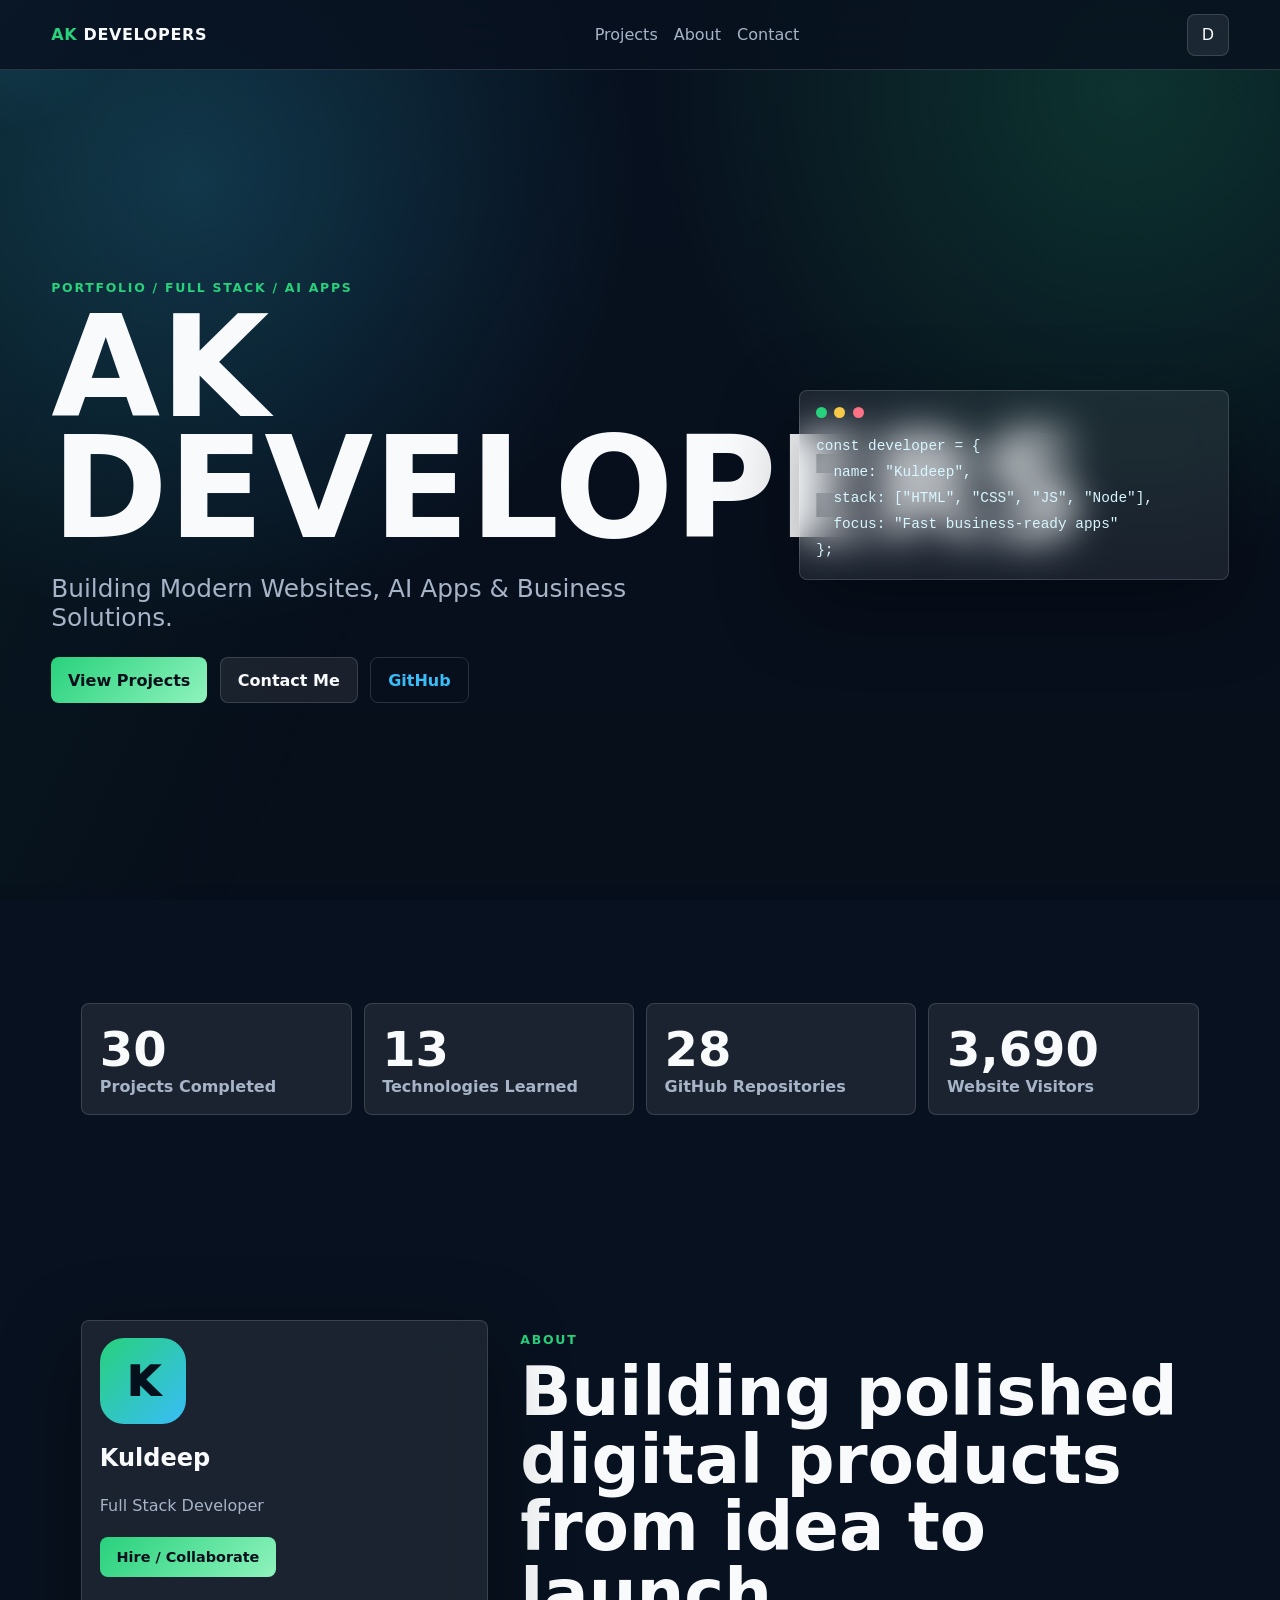
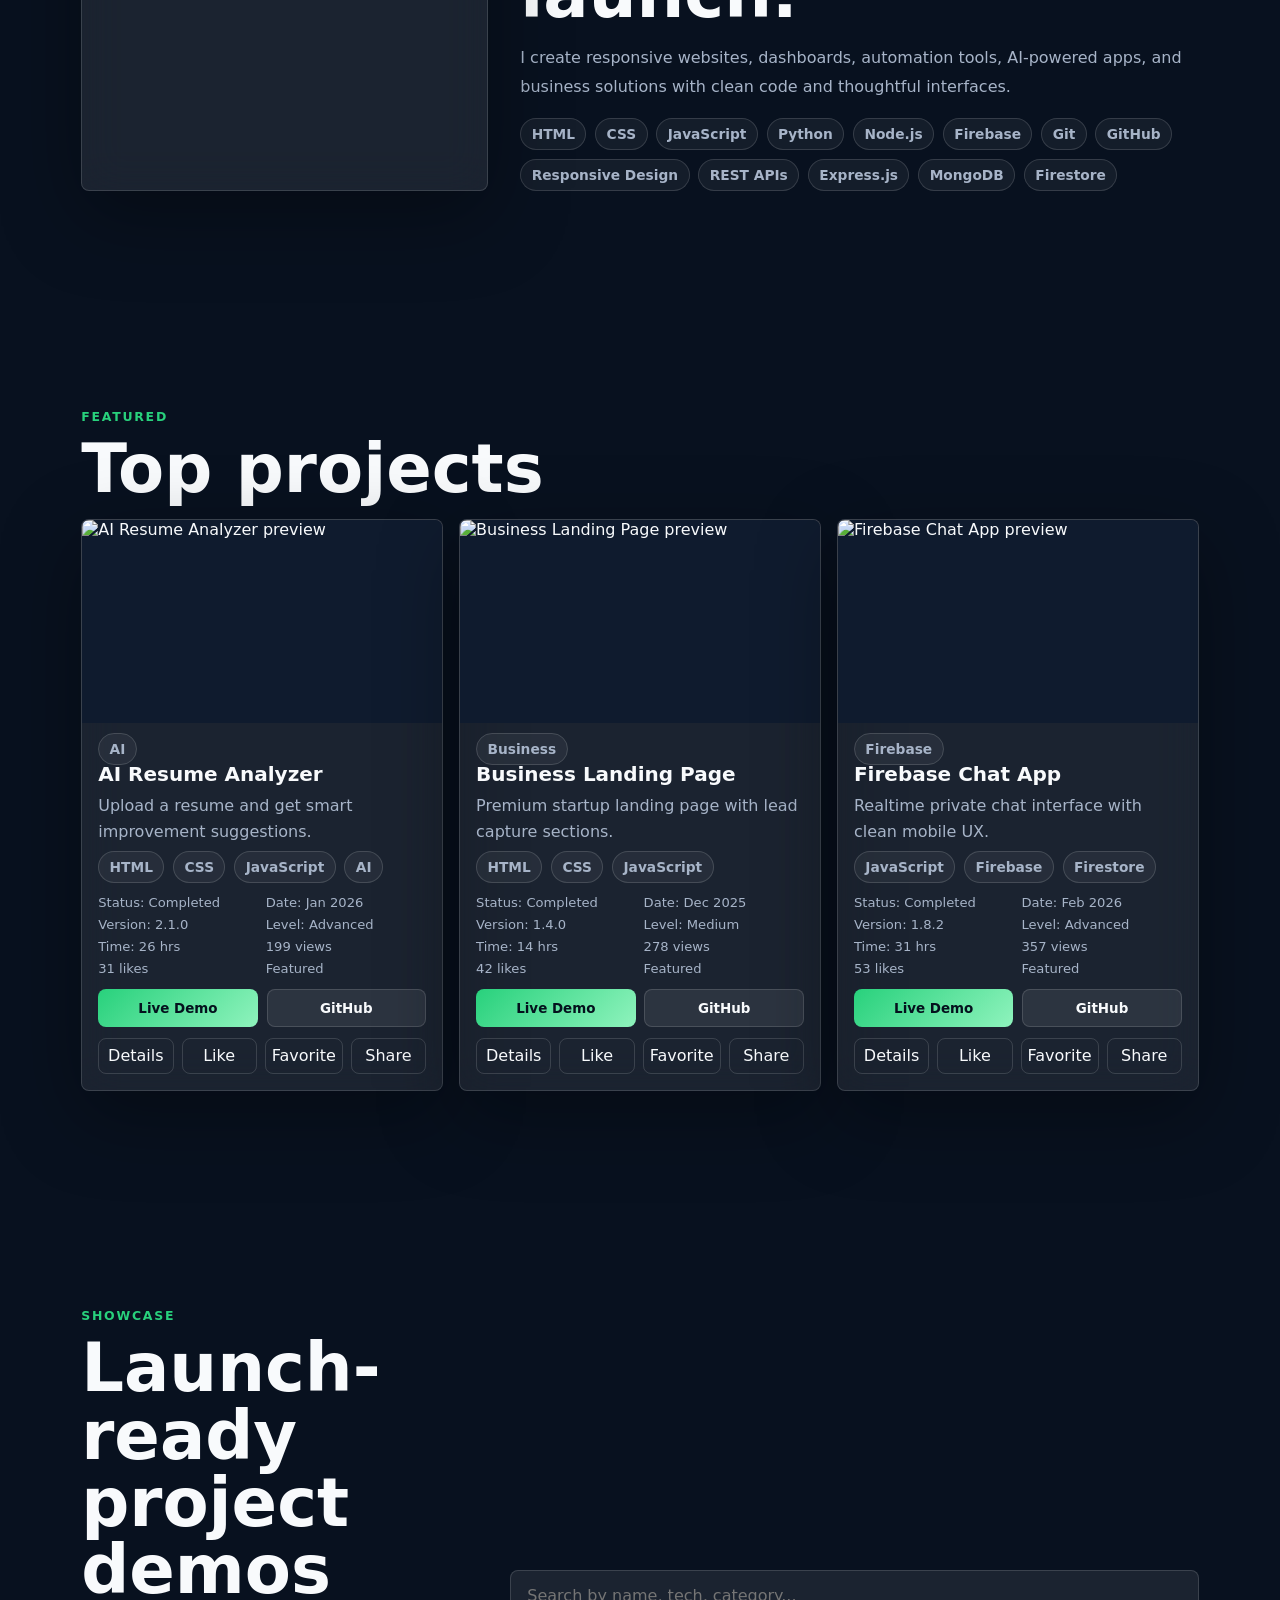
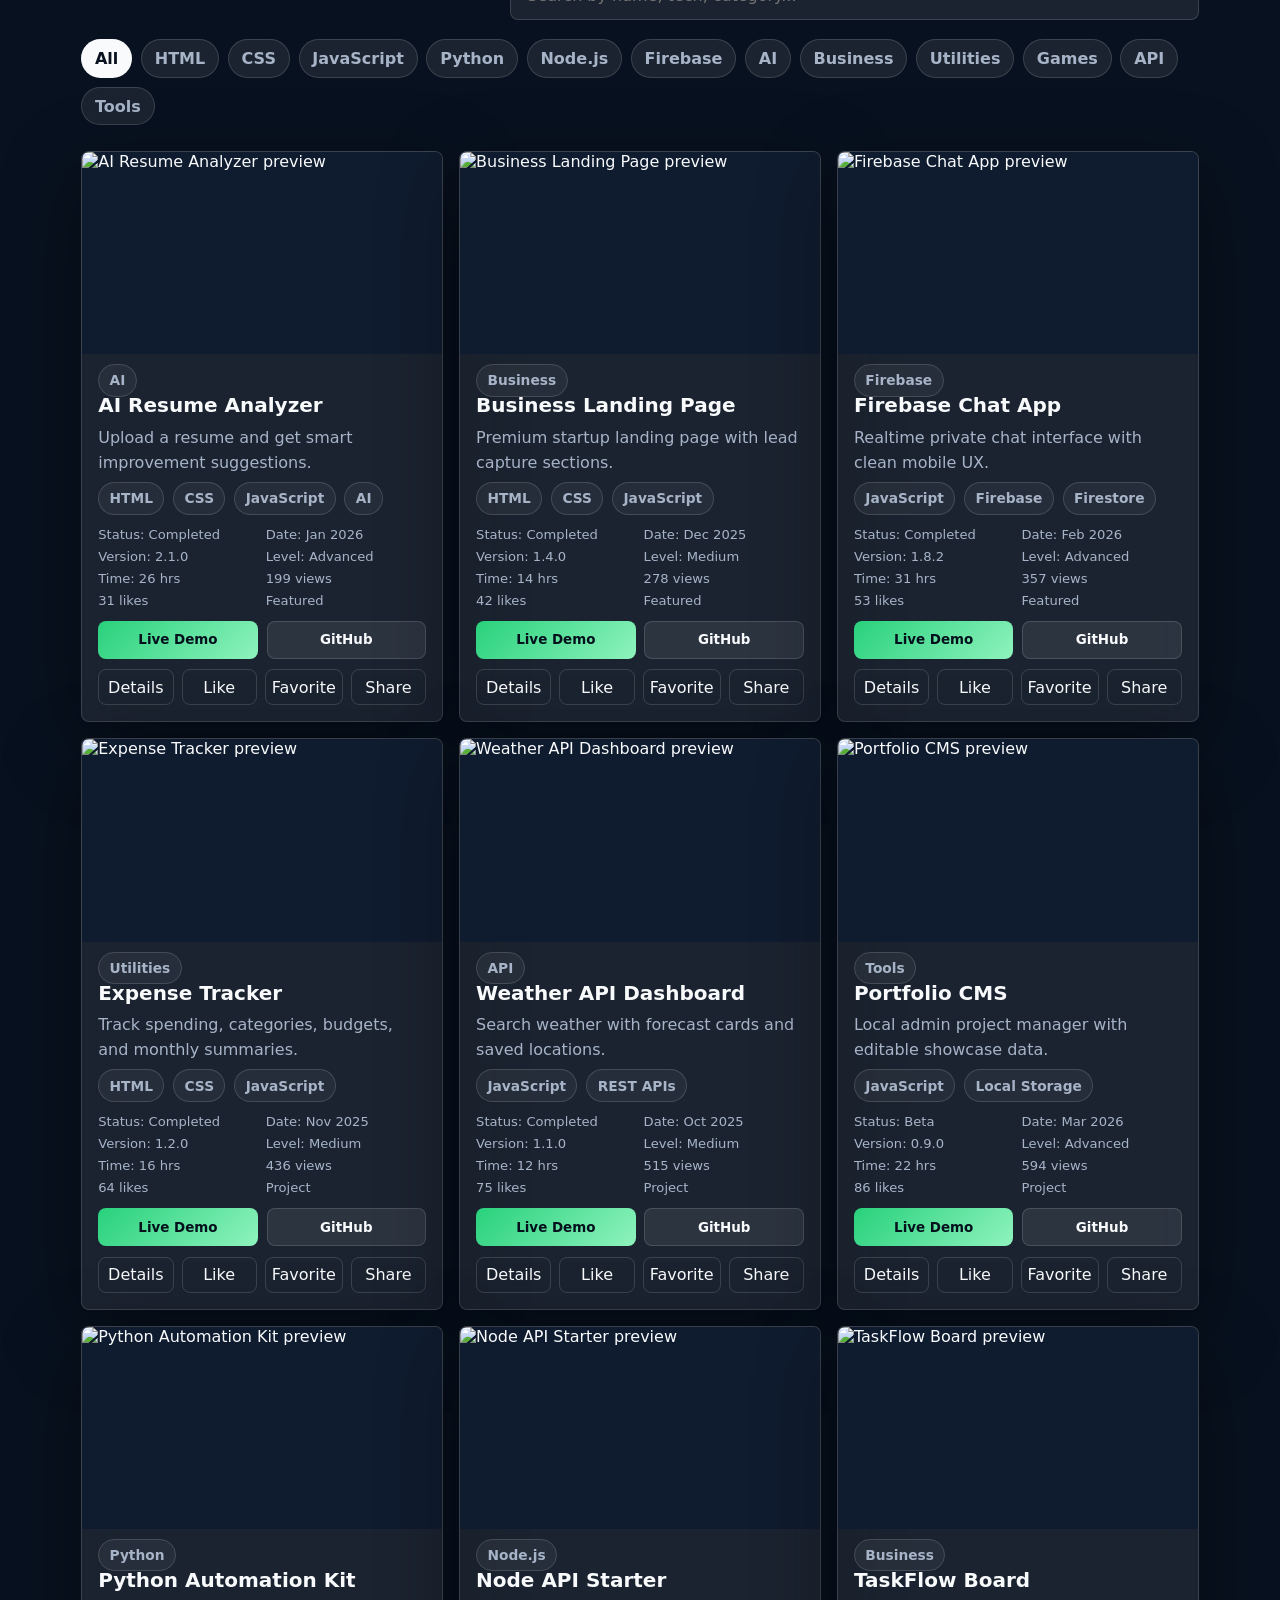
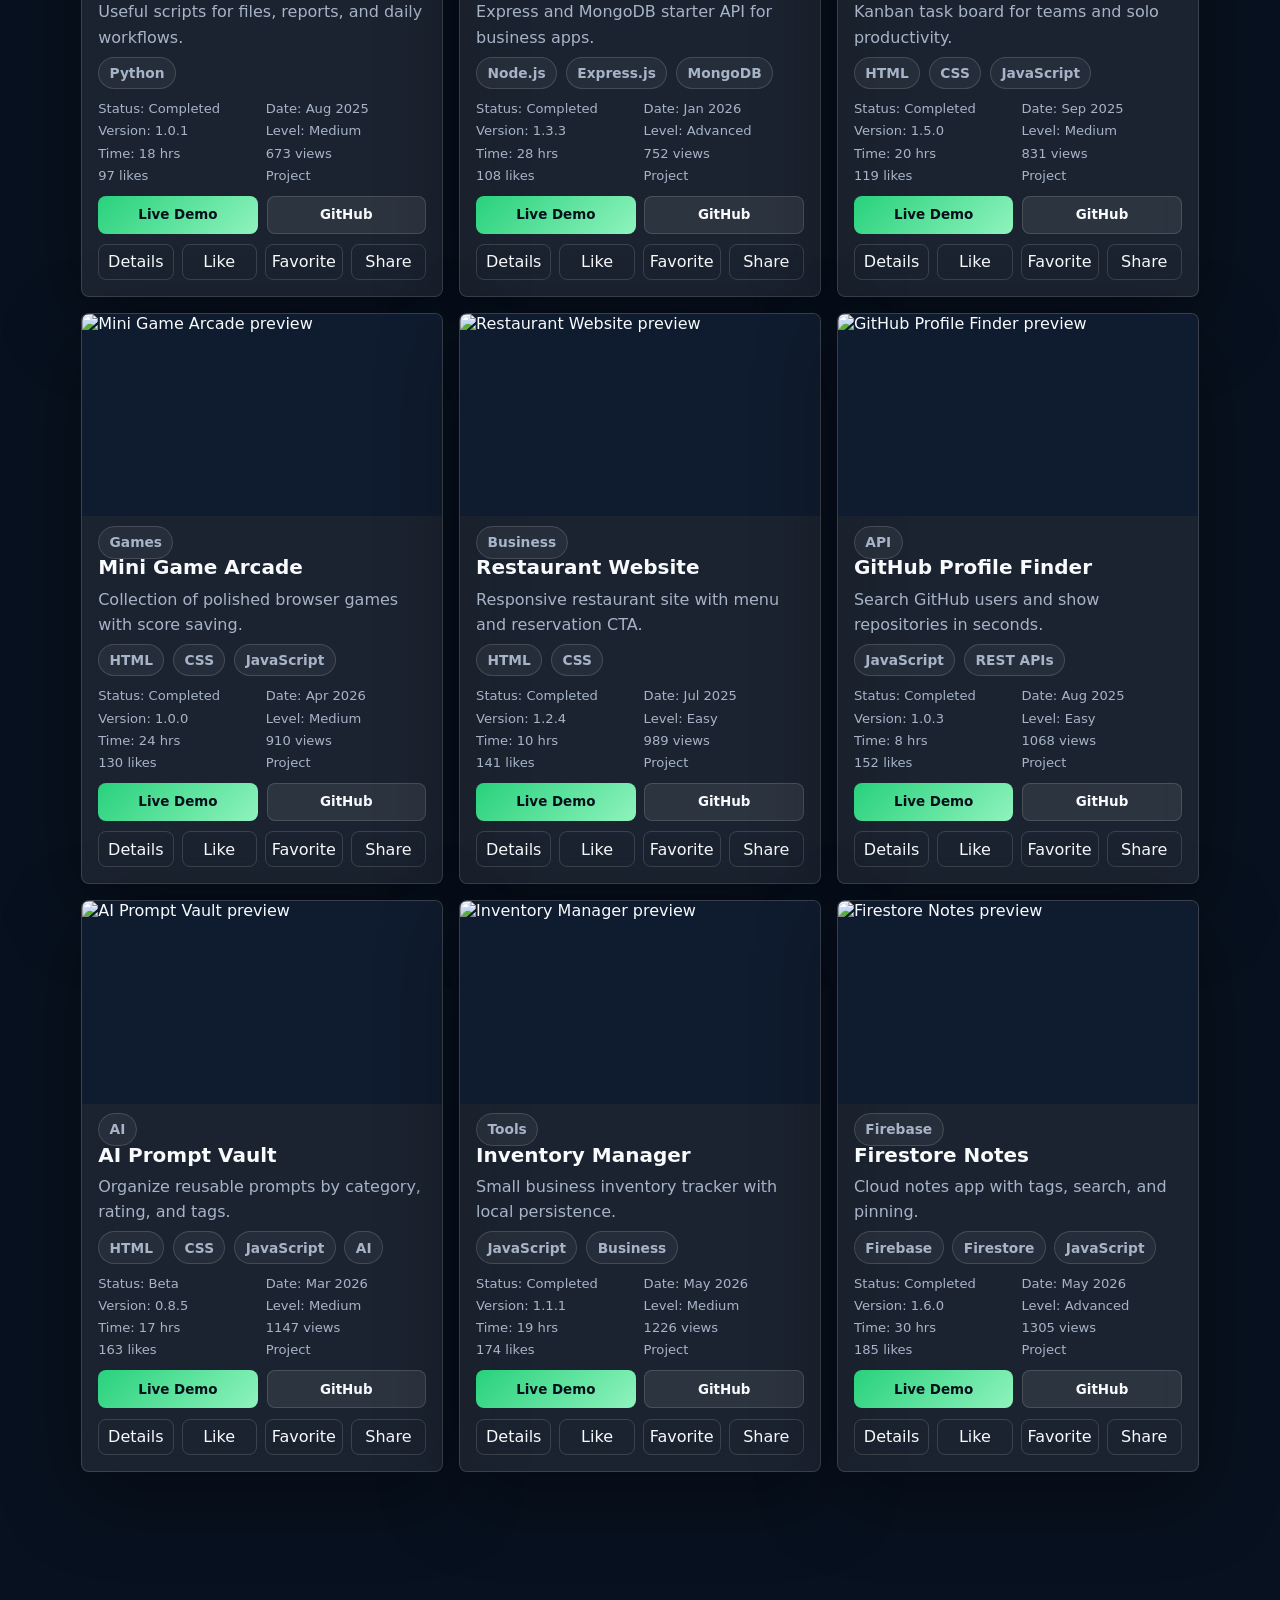
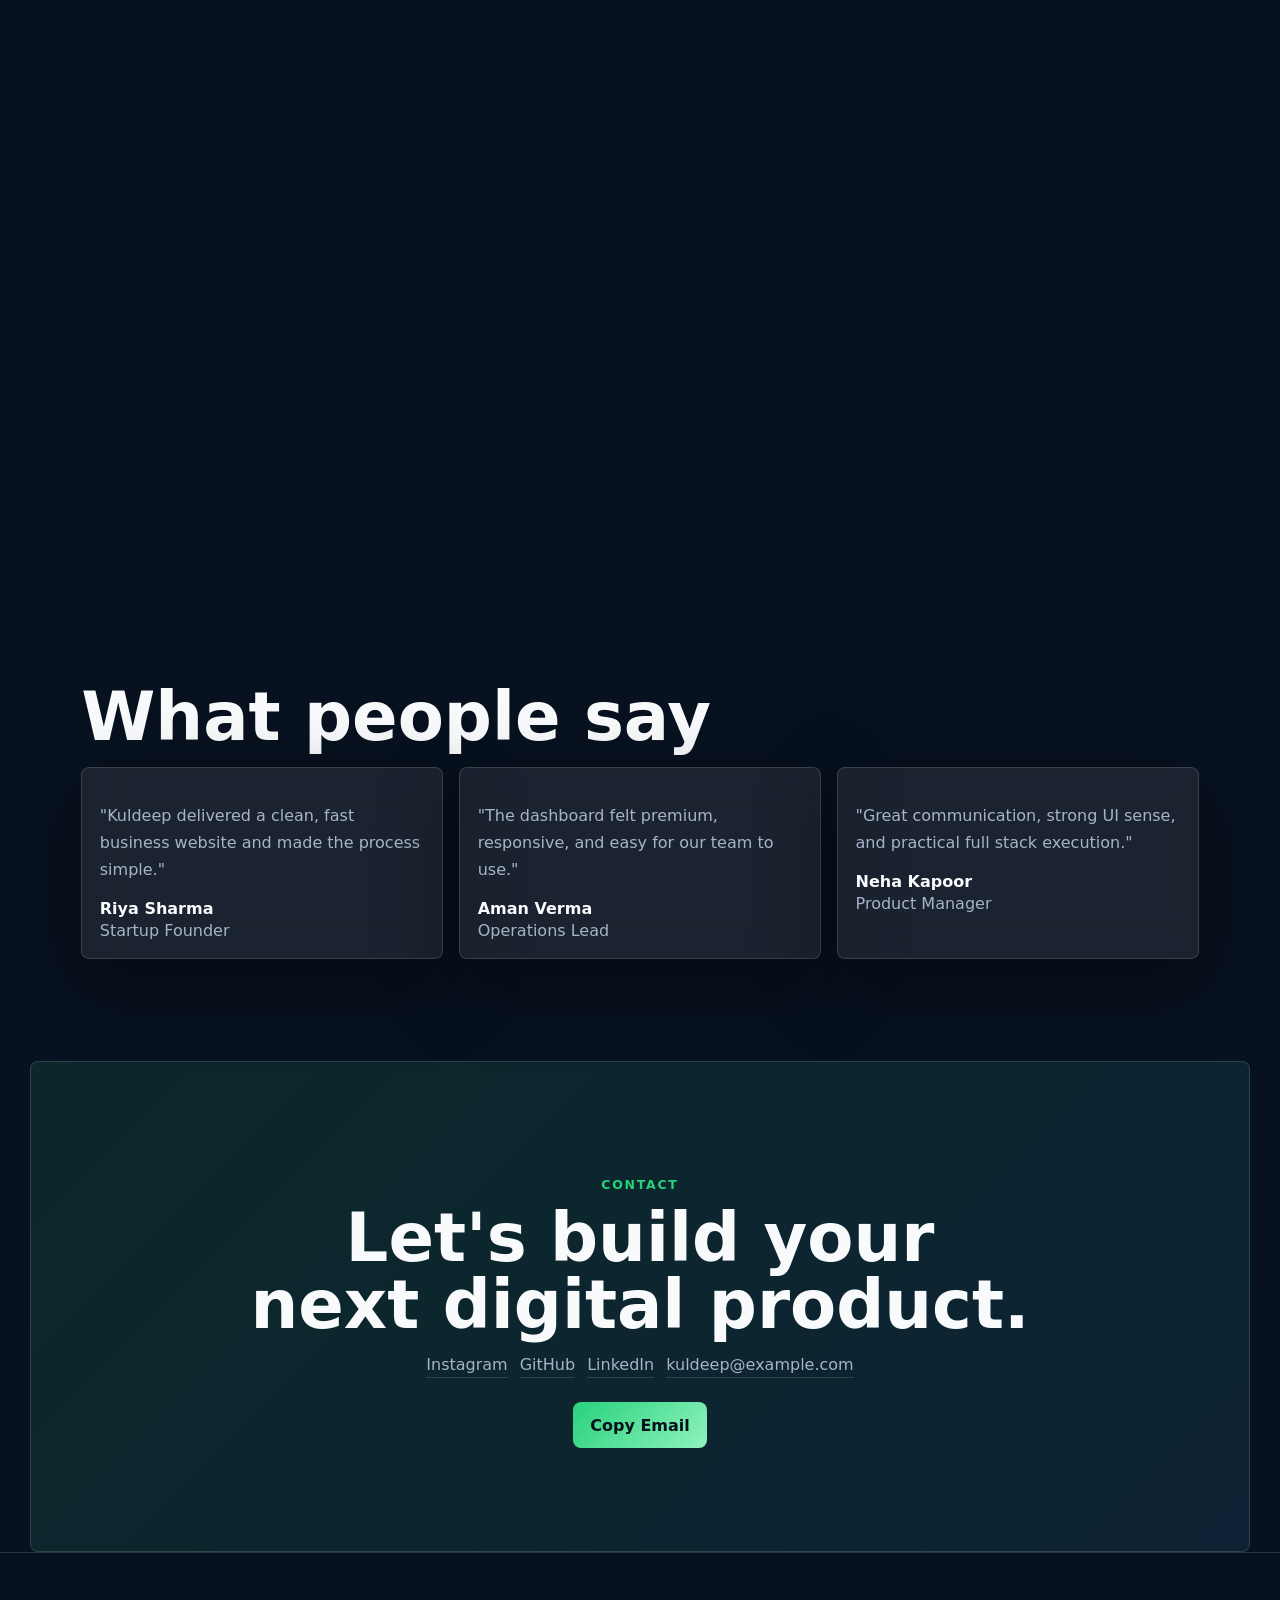
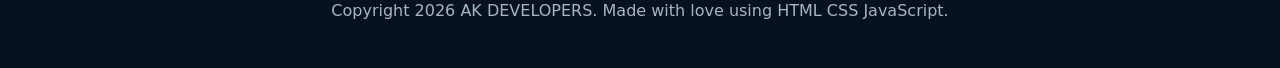
==== index.html @ 7240ca27 "first deploy" ====
<!doctype html>
<html lang="en">
<head>
  <meta charset="utf-8">
  <meta name="viewport" content="width=device-width, initial-scale=1">
  <meta name="description" content="AK Developers project showcase by Kuldeep: modern websites, AI apps, business tools, and full stack demos.">
  <meta name="theme-color" content="#0f172a">
  <meta property="og:title" content="AK Developers - Project Showcase">
  <meta property="og:description" content="Launch demos, explore projects, and contact Kuldeep.">
  <meta property="og:type" content="website">
  <title>AK Developers | Project Showcase</title>
  <link rel="icon" href="assets/icons/favicon.svg" type="image/svg+xml">
  <link rel="preload" href="style.css" as="style">
  <link rel="stylesheet" href="style.css">
  <script src="script.js" defer></script>
</head>
<body>
  <div class="loader" aria-label="Loading"><span></span></div>
  <div class="progress" aria-hidden="true"></div>
  <div class="cursor-glow" aria-hidden="true"></div>
  <header class="site-header">
    <a class="brand" href="#home" aria-label="AK Developers home"><span>AK</span> DEVELOPERS</a>
    <nav class="nav" aria-label="Primary navigation">
      <a href="#projects">Projects</a>
      <a href="#about">About</a>
      <a href="#contact">Contact</a>
    </nav>
    <button class="icon-btn theme-toggle" type="button" aria-label="Toggle dark mode">D</button>
  </header>

  <main id="home">
    <section class="hero section">
      <div class="hero-bg" aria-hidden="true"></div>
      <div class="hero-content reveal">
        <p class="eyebrow">Portfolio / Full Stack / AI Apps</p>
        <h1>AK DEVELOPERS</h1>
        <p class="typing" data-typing="Building Modern Websites, AI Apps & Business Solutions."></p>
        <div class="hero-actions">
          <a class="btn primary" href="#projects">View Projects</a>
          <a class="btn secondary" href="#contact">Contact Me</a>
          <a class="btn ghost" href="https://github.com/" target="_blank" rel="noopener">GitHub</a>
        </div>
      </div>
      <div class="hero-panel glass reveal">
        <div class="panel-top"><span></span><span></span><span></span></div>
        <pre><code>const developer = {
  name: "Kuldeep",
  stack: ["HTML", "CSS", "JS", "Node"],
  focus: "Fast business-ready apps"
};</code></pre>
      </div>
    </section>

    <section class="stats section reveal" aria-label="Project statistics">
      <div><strong data-count="35">0</strong><span>Projects Completed</span></div>
      <div><strong data-count="13">0</strong><span>Technologies Learned</span></div>
      <div><strong data-count="28">0</strong><span>GitHub Repositories</span></div>
      <div><strong data-count="9800">0</strong><span>Website Visitors</span></div>
    </section>

    <section id="about" class="section split">
      <div class="profile-card glass reveal">
        <div class="avatar">K</div>
        <h2>Kuldeep</h2>
        <p>Full Stack Developer</p>
        <a class="btn primary small" href="#contact">Hire / Collaborate</a>
      </div>
      <div class="reveal">
        <p class="eyebrow">About</p>
        <h2 class="section-title">Building polished digital products from idea to launch.</h2>
        <p class="section-copy">I create responsive websites, dashboards, automation tools, AI-powered apps, and business solutions with clean code and thoughtful interfaces.</p>
        <div class="skills" id="skills"></div>
      </div>
    </section>

    <section class="section" aria-labelledby="featured-title">
      <p class="eyebrow reveal">Featured</p>
      <h2 id="featured-title" class="section-title reveal">Top projects</h2>
      <div class="featured-grid" id="featuredProjects"></div>
    </section>

    <section id="projects" class="section" aria-labelledby="projects-title">
      <div class="section-head reveal">
        <div>
          <p class="eyebrow">Showcase</p>
          <h2 id="projects-title" class="section-title">Launch-ready project demos</h2>
        </div>
        <label class="search">
          <span class="sr-only">Search projects</span>
          <input id="projectSearch" type="search" placeholder="Search by name, tech, category...">
        </label>
      </div>
      <div class="filters reveal" id="filters" aria-label="Project filters"></div>
      <div class="project-grid" id="projectGrid"></div>
      <p class="empty-state" id="emptyState" hidden>No matching projects found.</p>
    </section>

    <section class="section split timeline-wrap">
      <div class="reveal">
        <p class="eyebrow">Journey</p>
        <h2 class="section-title">Learning timeline</h2>
      </div>
      <ol class="timeline reveal">
        <li><span>01</span>Started HTML</li>
        <li><span>02</span>Learned CSS</li>
        <li><span>03</span>Learned JavaScript</li>
        <li><span>04</span>Learned Python</li>
        <li><span>05</span>Started Backend</li>
        <li><span>06</span>Built Projects</li>
      </ol>
    </section>

    <section class="section" aria-labelledby="testimonials-title">
      <p class="eyebrow reveal">Trust</p>
      <h2 id="testimonials-title" class="section-title reveal">What people say</h2>
      <div class="testimonial-grid reveal">
        <article><p>"Kuldeep delivered a clean, fast business website and made the process simple."</p><strong>Riya Sharma</strong><span>Startup Founder</span></article>
        <article><p>"The dashboard felt premium, responsive, and easy for our team to use."</p><strong>Aman Verma</strong><span>Operations Lead</span></article>
        <article><p>"Great communication, strong UI sense, and practical full stack execution."</p><strong>Neha Kapoor</strong><span>Product Manager</span></article>
      </div>
    </section>

    <section id="contact" class="section contact reveal">
      <p class="eyebrow">Contact</p>
      <h2 class="section-title">Let's build your next digital product.</h2>
      <div class="contact-links">
        <a href="https://instagram.com/" target="_blank" rel="noopener">Instagram</a>
        <a href="https://github.com/" target="_blank" rel="noopener">GitHub</a>
        <a href="https://linkedin.com/" target="_blank" rel="noopener">LinkedIn</a>
        <a href="mailto:kuldeep@example.com">kuldeep@example.com</a>
      </div>
      <button class="btn primary" id="copyEmail" type="button" data-email="kuldeep@example.com">Copy Email</button>
    </section>
  </main>

  <footer class="footer">
    <p>Copyright <span id="year"></span> AK DEVELOPERS. Made with love using HTML CSS JavaScript.</p>
  </footer>

  <dialog class="modal" id="projectModal" aria-labelledby="modalTitle">
    <div class="modal-body">
      <button class="icon-btn close-modal" type="button" aria-label="Close project details">x</button>
      <img id="modalImage" alt="" loading="lazy">
      <div>
        <p class="eyebrow" id="modalCategory"></p>
        <h2 id="modalTitle"></h2>
        <p id="modalDescription"></p>
        <div class="modal-section"><strong>Features</strong><ul id="modalFeatures"></ul></div>
        <div class="modal-section"><strong>Technologies</strong><div id="modalTech" class="chips"></div></div>
        <p><strong>Challenges:</strong> <span id="modalChallenges"></span></p>
        <p><strong>What I Learned:</strong> <span id="modalLearned"></span></p>
        <div class="modal-actions">
          <a class="btn primary" id="modalDemo" target="_blank" rel="noopener">Open Demo</a>
          <a class="btn secondary" id="modalGithub" target="_blank" rel="noopener">Source Code</a>
        </div>
      </div>
    </div>
  </dialog>

  <button class="to-top" type="button" aria-label="Scroll to top">Top</button>
</body>
</html>
---- style.css ----
:root {
  color-scheme: dark;
  --bg: #08111f;
  --bg-soft: #0f1b2e;
  --text: #f8fafc;
  --muted: #a7b4c8;
  --line: rgba(255,255,255,.14);
  --card: rgba(255,255,255,.08);
  --primary: #28d17c;
  --accent: #38bdf8;
  --warning: #f7c948;
  --shadow: 0 24px 80px rgba(0,0,0,.35);
  --radius: 8px;
}

[data-theme="light"] {
  color-scheme: light;
  --bg: #f8fafc;
  --bg-soft: #eef4f8;
  --text: #0f172a;
  --muted: #475569;
  --line: rgba(15,23,42,.14);
  --card: rgba(255,255,255,.74);
  --shadow: 0 20px 60px rgba(15,23,42,.12);
}

* { box-sizing: border-box; }
html { scroll-behavior: smooth; }
body {
  margin: 0;
  font-family: Inter, ui-sans-serif, system-ui, -apple-system, BlinkMacSystemFont, "Segoe UI", sans-serif;
  background: var(--bg);
  color: var(--text);
  letter-spacing: 0;
  overflow-x: hidden;
}
body::before {
  content: "";
  position: fixed;
  inset: 0;
  pointer-events: none;
  background:
    radial-gradient(circle at 15% 20%, rgba(56,189,248,.2), transparent 28rem),
    radial-gradient(circle at 88% 10%, rgba(40,209,124,.18), transparent 30rem),
    linear-gradient(transparent, rgba(0,0,0,.12));
  z-index: -2;
}
a { color: inherit; text-decoration: none; }
img { display: block; max-width: 100%; }
button, input { font: inherit; }
::-webkit-scrollbar { width: 10px; }
::-webkit-scrollbar-thumb { background: linear-gradient(var(--accent), var(--primary)); border-radius: 999px; }
::selection { background: var(--primary); color: #04111d; }

.loader {
  position: fixed; inset: 0; z-index: 50; display: grid; place-items: center;
  background: var(--bg); transition: opacity .45s ease, visibility .45s ease;
}
.loader span { width: 48px; height: 48px; border: 3px solid var(--line); border-top-color: var(--primary); border-radius: 50%; animation: spin .9s linear infinite; }
.loaded .loader { opacity: 0; visibility: hidden; }
.progress { position: fixed; left: 0; top: 0; width: 0; height: 3px; z-index: 40; background: linear-gradient(90deg, var(--primary), var(--accent)); }
.cursor-glow { position: fixed; width: 280px; height: 280px; border-radius: 50%; pointer-events: none; z-index: -1; background: radial-gradient(circle, rgba(56,189,248,.14), transparent 68%); transform: translate(-50%, -50%); }

.site-header {
  position: sticky; top: 0; z-index: 30; display: flex; align-items: center; justify-content: space-between;
  gap: 1rem; padding: .85rem clamp(1rem, 4vw, 4rem); border-bottom: 1px solid var(--line);
  background: color-mix(in srgb, var(--bg) 80%, transparent); backdrop-filter: blur(18px);
}
.brand { font-weight: 900; letter-spacing: .04em; }
.brand span { color: var(--primary); }
.nav { display: none; gap: 1rem; color: var(--muted); }
.nav a:hover { color: var(--text); }
.icon-btn {
  border: 1px solid var(--line); background: var(--card); color: var(--text); width: 42px; height: 42px;
  border-radius: var(--radius); cursor: pointer; display: inline-grid; place-items: center;
}

.section { padding: clamp(4rem, 8vw, 7rem) clamp(1rem, 4vw, 4rem); max-width: 1220px; margin: 0 auto; }
.hero { min-height: calc(100svh - 70px); display: grid; align-items: center; gap: 2rem; position: relative; max-width: none; overflow: hidden; }
.hero-bg { position: absolute; inset: 0; background-image: linear-gradient(115deg, rgba(40,209,124,.13), transparent 38%), url("assets/images/project-placeholder.svg"); background-size: cover; background-position: center; opacity: .42; z-index: -1; }
.hero-content { max-width: 760px; }
.eyebrow { color: var(--primary); text-transform: uppercase; font-size: .78rem; font-weight: 800; letter-spacing: .14em; }
h1 { font-size: clamp(3.2rem, 14vw, 8.8rem); line-height: .86; margin: .2rem 0 1rem; max-width: 9ch; }
.typing { min-height: 3.6rem; max-width: 620px; color: var(--muted); font-size: clamp(1.1rem, 3vw, 1.55rem); }
.hero-actions, .modal-actions { display: flex; flex-wrap: wrap; gap: .8rem; margin-top: 1.4rem; }
.btn {
  display: inline-flex; align-items: center; justify-content: center; min-height: 46px; padding: .75rem 1.05rem;
  border-radius: var(--radius); border: 1px solid var(--line); cursor: pointer; font-weight: 800; position: relative; overflow: hidden;
}
.btn.primary { color: #04111d; background: linear-gradient(135deg, var(--primary), #8ff3bd); border: 0; }
.btn.secondary { background: var(--card); }
.btn.ghost { color: var(--accent); background: transparent; }
.btn.small { min-height: 40px; font-size: .9rem; }
.btn::after { content: ""; position: absolute; width: 0; height: 0; border-radius: 50%; background: rgba(255,255,255,.35); transform: translate(-50%, -50%); pointer-events: none; }
.btn.ripple::after { animation: ripple .55s ease-out; left: var(--rx); top: var(--ry); }
.glass, .project-card, .testimonial-grid article {
  background: var(--card); border: 1px solid var(--line); border-radius: var(--radius); box-shadow: var(--shadow); backdrop-filter: blur(20px);
}
.hero-panel { padding: 1rem; max-width: 560px; }
.panel-top { display: flex; gap: .45rem; margin-bottom: 1rem; }
.panel-top span { width: 11px; height: 11px; border-radius: 50%; background: var(--primary); }
.panel-top span:nth-child(2) { background: var(--warning); }
.panel-top span:nth-child(3) { background: #fb7185; }
pre { overflow: auto; color: #d8f6ff; margin: 0; font-size: .9rem; line-height: 1.8; }

.stats { display: grid; grid-template-columns: repeat(2, 1fr); gap: .75rem; }
.stats div, .profile-card { padding: 1.1rem; border: 1px solid var(--line); border-radius: var(--radius); background: var(--card); }
.stats strong { display: block; font-size: clamp(1.8rem, 6vw, 3rem); }
.stats span { color: var(--muted); font-weight: 700; }
.split { display: grid; gap: 2rem; }
.avatar { width: 86px; height: 86px; border-radius: 24px; display: grid; place-items: center; background: linear-gradient(135deg, var(--primary), var(--accent)); color: #04111d; font-size: 2.6rem; font-weight: 950; }
.profile-card p, .section-copy { color: var(--muted); line-height: 1.8; }
.section-title { margin: .25rem 0 1rem; font-size: clamp(2rem, 7vw, 4.2rem); line-height: 1; max-width: 780px; }
.skills, .chips { display: flex; flex-wrap: wrap; gap: .55rem; }
.skills span, .chips span, .tag { padding: .45rem .65rem; border: 1px solid var(--line); border-radius: 999px; color: var(--muted); background: rgba(255,255,255,.05); font-size: .86rem; font-weight: 800; }
.section-head { display: grid; gap: 1rem; align-items: end; margin-bottom: 1rem; }
.search input {
  width: 100%; min-height: 50px; border-radius: var(--radius); border: 1px solid var(--line); background: var(--card);
  color: var(--text); padding: 0 1rem; outline: none;
}
.filters { display: flex; flex-wrap: wrap; gap: .55rem; margin: 1.2rem 0 1.6rem; }
.filters button { border: 1px solid var(--line); color: var(--muted); background: var(--card); border-radius: 999px; padding: .55rem .8rem; cursor: pointer; font-weight: 800; }
.filters button.active { background: var(--text); color: var(--bg); }
.featured-grid, .project-grid, .testimonial-grid { display: grid; gap: 1rem; }
.project-card { overflow: hidden; transition: transform .25s ease, border-color .25s ease; }
.project-card:hover { transform: translateY(-6px); border-color: color-mix(in srgb, var(--primary) 70%, var(--line)); }
.project-card img { width: 100%; aspect-ratio: 16 / 9; object-fit: cover; background: var(--bg-soft); }
.project-card .content { padding: 1rem; }
.project-card h3 { margin: .25rem 0 .45rem; font-size: 1.25rem; }
.project-card p { color: var(--muted); line-height: 1.6; margin: .4rem 0; }
.meta { display: grid; grid-template-columns: repeat(2, 1fr); gap: .45rem; color: var(--muted); font-size: .82rem; margin: .75rem 0; }
.card-actions { display: grid; grid-template-columns: repeat(2, 1fr); gap: .55rem; margin-top: .8rem; }
.card-actions .btn { min-height: 38px; padding: .5rem; font-size: .84rem; }
.icon-row { display: flex; gap: .5rem; margin-top: .65rem; }
.icon-row button { flex: 1; min-height: 36px; border-radius: var(--radius); border: 1px solid var(--line); background: transparent; color: var(--text); cursor: pointer; }
.timeline { list-style: none; padding: 0; margin: 0; display: grid; gap: .8rem; }
.timeline li { display: flex; align-items: center; gap: .75rem; padding: .9rem; background: var(--card); border: 1px solid var(--line); border-radius: var(--radius); }
.timeline span { color: var(--primary); font-weight: 950; }
.testimonial-grid article { padding: 1.1rem; }
.testimonial-grid p { color: var(--muted); line-height: 1.7; }
.testimonial-grid span { display: block; color: var(--muted); margin-top: .2rem; }
.contact { text-align: center; border: 1px solid var(--line); border-radius: var(--radius); background: linear-gradient(135deg, rgba(40,209,124,.12), rgba(56,189,248,.1)); }
.contact .section-title { margin-left: auto; margin-right: auto; }
.contact-links { display: flex; justify-content: center; flex-wrap: wrap; gap: .75rem; margin: 1rem 0 1.5rem; }
.contact-links a { color: var(--muted); border-bottom: 1px solid var(--line); padding-bottom: .2rem; }
.footer { color: var(--muted); text-align: center; padding: 2rem 1rem; border-top: 1px solid var(--line); }
.modal { max-width: 980px; width: calc(100% - 2rem); padding: 0; border: 1px solid var(--line); border-radius: var(--radius); background: var(--bg); color: var(--text); box-shadow: var(--shadow); }
.modal::backdrop { background: rgba(2,6,23,.78); backdrop-filter: blur(10px); }
.modal-body { display: grid; gap: 1.2rem; padding: 1rem; position: relative; }
.modal-body img { width: 100%; aspect-ratio: 16 / 10; object-fit: cover; border-radius: var(--radius); }
.close-modal { position: absolute; right: .8rem; top: .8rem; z-index: 1; background: var(--bg); }
.modal-section { margin: 1rem 0; }
.to-top { position: fixed; right: 1rem; bottom: 1rem; width: 46px; height: 46px; border-radius: var(--radius); border: 1px solid var(--line); background: var(--text); color: var(--bg); cursor: pointer; opacity: 0; transform: translateY(10px); transition: .2s ease; }
.to-top.show { opacity: 1; transform: none; }
.empty-state { color: var(--muted); text-align: center; padding: 2rem; }
.sr-only { position: absolute; width: 1px; height: 1px; clip: rect(0,0,0,0); overflow: hidden; white-space: nowrap; }
.reveal { opacity: 0; transform: translateY(28px); transition: opacity .7s ease, transform .7s ease; }
.reveal.visible { opacity: 1; transform: none; }

@keyframes spin { to { transform: rotate(360deg); } }
@keyframes ripple { to { width: 360px; height: 360px; opacity: 0; } }

@media (min-width: 720px) {
  .nav { display: flex; }
  .hero { grid-template-columns: minmax(0, 1.25fr) minmax(280px, .75fr); }
  .stats { grid-template-columns: repeat(4, 1fr); }
  .split, .section-head, .modal-body { grid-template-columns: .75fr 1.25fr; }
  .featured-grid { grid-template-columns: repeat(3, 1fr); }
  .project-grid { grid-template-columns: repeat(2, 1fr); }
  .testimonial-grid { grid-template-columns: repeat(3, 1fr); }
}

@media (min-width: 1040px) {
  .project-grid { grid-template-columns: repeat(3, 1fr); }
}

@media (prefers-reduced-motion: reduce) {
  *, *::before, *::after { animation-duration: .01ms !important; scroll-behavior: auto !important; transition-duration: .01ms !important; }
  .cursor-glow { display: none; }
}
---- style.css ----
:root {
  color-scheme: dark;
  --bg: #08111f;
  --bg-soft: #0f1b2e;
  --text: #f8fafc;
  --muted: #a7b4c8;
  --line: rgba(255,255,255,.14);
  --card: rgba(255,255,255,.08);
  --primary: #28d17c;
  --accent: #38bdf8;
  --warning: #f7c948;
  --shadow: 0 24px 80px rgba(0,0,0,.35);
  --radius: 8px;
}

[data-theme="light"] {
  color-scheme: light;
  --bg: #f8fafc;
  --bg-soft: #eef4f8;
  --text: #0f172a;
  --muted: #475569;
  --line: rgba(15,23,42,.14);
  --card: rgba(255,255,255,.74);
  --shadow: 0 20px 60px rgba(15,23,42,.12);
}

* { box-sizing: border-box; }
html { scroll-behavior: smooth; }
body {
  margin: 0;
  font-family: Inter, ui-sans-serif, system-ui, -apple-system, BlinkMacSystemFont, "Segoe UI", sans-serif;
  background: var(--bg);
  color: var(--text);
  letter-spacing: 0;
  overflow-x: hidden;
}
body::before {
  content: "";
  position: fixed;
  inset: 0;
  pointer-events: none;
  background:
    radial-gradient(circle at 15% 20%, rgba(56,189,248,.2), transparent 28rem),
    radial-gradient(circle at 88% 10%, rgba(40,209,124,.18), transparent 30rem),
    linear-gradient(transparent, rgba(0,0,0,.12));
  z-index: -2;
}
a { color: inherit; text-decoration: none; }
img { display: block; max-width: 100%; }
button, input { font: inherit; }
::-webkit-scrollbar { width: 10px; }
::-webkit-scrollbar-thumb { background: linear-gradient(var(--accent), var(--primary)); border-radius: 999px; }
::selection { background: var(--primary); color: #04111d; }

.loader {
  position: fixed; inset: 0; z-index: 50; display: grid; place-items: center;
  background: var(--bg); transition: opacity .45s ease, visibility .45s ease;
}
.loader span { width: 48px; height: 48px; border: 3px solid var(--line); border-top-color: var(--primary); border-radius: 50%; animation: spin .9s linear infinite; }
.loaded .loader { opacity: 0; visibility: hidden; }
.progress { position: fixed; left: 0; top: 0; width: 0; height: 3px; z-index: 40; background: linear-gradient(90deg, var(--primary), var(--accent)); }
.cursor-glow { position: fixed; width: 280px; height: 280px; border-radius: 50%; pointer-events: none; z-index: -1; background: radial-gradient(circle, rgba(56,189,248,.14), transparent 68%); transform: translate(-50%, -50%); }

.site-header {
  position: sticky; top: 0; z-index: 30; display: flex; align-items: center; justify-content: space-between;
  gap: 1rem; padding: .85rem clamp(1rem, 4vw, 4rem); border-bottom: 1px solid var(--line);
  background: color-mix(in srgb, var(--bg) 80%, transparent); backdrop-filter: blur(18px);
}
.brand { font-weight: 900; letter-spacing: .04em; }
.brand span { color: var(--primary); }
.nav { display: none; gap: 1rem; color: var(--muted); }
.nav a:hover { color: var(--text); }
.icon-btn {
  border: 1px solid var(--line); background: var(--card); color: var(--text); width: 42px; height: 42px;
  border-radius: var(--radius); cursor: pointer; display: inline-grid; place-items: center;
}

.section { padding: clamp(4rem, 8vw, 7rem) clamp(1rem, 4vw, 4rem); max-width: 1220px; margin: 0 auto; }
.hero { min-height: calc(100svh - 70px); display: grid; align-items: center; gap: 2rem; position: relative; max-width: none; overflow: hidden; }
.hero-bg { position: absolute; inset: 0; background-image: linear-gradient(115deg, rgba(40,209,124,.13), transparent 38%), url("assets/images/project-placeholder.svg"); background-size: cover; background-position: center; opacity: .42; z-index: -1; }
.hero-content { max-width: 760px; }
.eyebrow { color: var(--primary); text-transform: uppercase; font-size: .78rem; font-weight: 800; letter-spacing: .14em; }
h1 { font-size: clamp(3.2rem, 14vw, 8.8rem); line-height: .86; margin: .2rem 0 1rem; max-width: 9ch; }
.typing { min-height: 3.6rem; max-width: 620px; color: var(--muted); font-size: clamp(1.1rem, 3vw, 1.55rem); }
.hero-actions, .modal-actions { display: flex; flex-wrap: wrap; gap: .8rem; margin-top: 1.4rem; }
.btn {
  display: inline-flex; align-items: center; justify-content: center; min-height: 46px; padding: .75rem 1.05rem;
  border-radius: var(--radius); border: 1px solid var(--line); cursor: pointer; font-weight: 800; position: relative; overflow: hidden;
}
.btn.primary { color: #04111d; background: linear-gradient(135deg, var(--primary), #8ff3bd); border: 0; }
.btn.secondary { background: var(--card); }
.btn.ghost { color: var(--accent); background: transparent; }
.btn.small { min-height: 40px; font-size: .9rem; }
.btn::after { content: ""; position: absolute; width: 0; height: 0; border-radius: 50%; background: rgba(255,255,255,.35); transform: translate(-50%, -50%); pointer-events: none; }
.btn.ripple::after { animation: ripple .55s ease-out; left: var(--rx); top: var(--ry); }
.glass, .project-card, .testimonial-grid article {
  background: var(--card); border: 1px solid var(--line); border-radius: var(--radius); box-shadow: var(--shadow); backdrop-filter: blur(20px);
}
.hero-panel { padding: 1rem; max-width: 560px; }
.panel-top { display: flex; gap: .45rem; margin-bottom: 1rem; }
.panel-top span { width: 11px; height: 11px; border-radius: 50%; background: var(--primary); }
.panel-top span:nth-child(2) { background: var(--warning); }
.panel-top span:nth-child(3) { background: #fb7185; }
pre { overflow: auto; color: #d8f6ff; margin: 0; font-size: .9rem; line-height: 1.8; }

.stats { display: grid; grid-template-columns: repeat(2, 1fr); gap: .75rem; }
.stats div, .profile-card { padding: 1.1rem; border: 1px solid var(--line); border-radius: var(--radius); background: var(--card); }
.stats strong { display: block; font-size: clamp(1.8rem, 6vw, 3rem); }
.stats span { color: var(--muted); font-weight: 700; }
.split { display: grid; gap: 2rem; }
.avatar { width: 86px; height: 86px; border-radius: 24px; display: grid; place-items: center; background: linear-gradient(135deg, var(--primary), var(--accent)); color: #04111d; font-size: 2.6rem; font-weight: 950; }
.profile-card p, .section-copy { color: var(--muted); line-height: 1.8; }
.section-title { margin: .25rem 0 1rem; font-size: clamp(2rem, 7vw, 4.2rem); line-height: 1; max-width: 780px; }
.skills, .chips { display: flex; flex-wrap: wrap; gap: .55rem; }
.skills span, .chips span, .tag { padding: .45rem .65rem; border: 1px solid var(--line); border-radius: 999px; color: var(--muted); background: rgba(255,255,255,.05); font-size: .86rem; font-weight: 800; }
.section-head { display: grid; gap: 1rem; align-items: end; margin-bottom: 1rem; }
.search input {
  width: 100%; min-height: 50px; border-radius: var(--radius); border: 1px solid var(--line); background: var(--card);
  color: var(--text); padding: 0 1rem; outline: none;
}
.filters { display: flex; flex-wrap: wrap; gap: .55rem; margin: 1.2rem 0 1.6rem; }
.filters button { border: 1px solid var(--line); color: var(--muted); background: var(--card); border-radius: 999px; padding: .55rem .8rem; cursor: pointer; font-weight: 800; }
.filters button.active { background: var(--text); color: var(--bg); }
.featured-grid, .project-grid, .testimonial-grid { display: grid; gap: 1rem; }
.project-card { overflow: hidden; transition: transform .25s ease, border-color .25s ease; }
.project-card:hover { transform: translateY(-6px); border-color: color-mix(in srgb, var(--primary) 70%, var(--line)); }
.project-card img { width: 100%; aspect-ratio: 16 / 9; object-fit: cover; background: var(--bg-soft); }
.project-card .content { padding: 1rem; }
.project-card h3 { margin: .25rem 0 .45rem; font-size: 1.25rem; }
.project-card p { color: var(--muted); line-height: 1.6; margin: .4rem 0; }
.meta { display: grid; grid-template-columns: repeat(2, 1fr); gap: .45rem; color: var(--muted); font-size: .82rem; margin: .75rem 0; }
.card-actions { display: grid; grid-template-columns: repeat(2, 1fr); gap: .55rem; margin-top: .8rem; }
.card-actions .btn { min-height: 38px; padding: .5rem; font-size: .84rem; }
.icon-row { display: flex; gap: .5rem; margin-top: .65rem; }
.icon-row button { flex: 1; min-height: 36px; border-radius: var(--radius); border: 1px solid var(--line); background: transparent; color: var(--text); cursor: pointer; }
.timeline { list-style: none; padding: 0; margin: 0; display: grid; gap: .8rem; }
.timeline li { display: flex; align-items: center; gap: .75rem; padding: .9rem; background: var(--card); border: 1px solid var(--line); border-radius: var(--radius); }
.timeline span { color: var(--primary); font-weight: 950; }
.testimonial-grid article { padding: 1.1rem; }
.testimonial-grid p { color: var(--muted); line-height: 1.7; }
.testimonial-grid span { display: block; color: var(--muted); margin-top: .2rem; }
.contact { text-align: center; border: 1px solid var(--line); border-radius: var(--radius); background: linear-gradient(135deg, rgba(40,209,124,.12), rgba(56,189,248,.1)); }
.contact .section-title { margin-left: auto; margin-right: auto; }
.contact-links { display: flex; justify-content: center; flex-wrap: wrap; gap: .75rem; margin: 1rem 0 1.5rem; }
.contact-links a { color: var(--muted); border-bottom: 1px solid var(--line); padding-bottom: .2rem; }
.footer { color: var(--muted); text-align: center; padding: 2rem 1rem; border-top: 1px solid var(--line); }
.modal { max-width: 980px; width: calc(100% - 2rem); padding: 0; border: 1px solid var(--line); border-radius: var(--radius); background: var(--bg); color: var(--text); box-shadow: var(--shadow); }
.modal::backdrop { background: rgba(2,6,23,.78); backdrop-filter: blur(10px); }
.modal-body { display: grid; gap: 1.2rem; padding: 1rem; position: relative; }
.modal-body img { width: 100%; aspect-ratio: 16 / 10; object-fit: cover; border-radius: var(--radius); }
.close-modal { position: absolute; right: .8rem; top: .8rem; z-index: 1; background: var(--bg); }
.modal-section { margin: 1rem 0; }
.to-top { position: fixed; right: 1rem; bottom: 1rem; width: 46px; height: 46px; border-radius: var(--radius); border: 1px solid var(--line); background: var(--text); color: var(--bg); cursor: pointer; opacity: 0; transform: translateY(10px); transition: .2s ease; }
.to-top.show { opacity: 1; transform: none; }
.empty-state { color: var(--muted); text-align: center; padding: 2rem; }
.sr-only { position: absolute; width: 1px; height: 1px; clip: rect(0,0,0,0); overflow: hidden; white-space: nowrap; }
.reveal { opacity: 0; transform: translateY(28px); transition: opacity .7s ease, transform .7s ease; }
.reveal.visible { opacity: 1; transform: none; }

@keyframes spin { to { transform: rotate(360deg); } }
@keyframes ripple { to { width: 360px; height: 360px; opacity: 0; } }

@media (min-width: 720px) {
  .nav { display: flex; }
  .hero { grid-template-columns: minmax(0, 1.25fr) minmax(280px, .75fr); }
  .stats { grid-template-columns: repeat(4, 1fr); }
  .split, .section-head, .modal-body { grid-template-columns: .75fr 1.25fr; }
  .featured-grid { grid-template-columns: repeat(3, 1fr); }
  .project-grid { grid-template-columns: repeat(2, 1fr); }
  .testimonial-grid { grid-template-columns: repeat(3, 1fr); }
}

@media (min-width: 1040px) {
  .project-grid { grid-template-columns: repeat(3, 1fr); }
}

@media (prefers-reduced-motion: reduce) {
  *, *::before, *::after { animation-duration: .01ms !important; scroll-behavior: auto !important; transition-duration: .01ms !important; }
  .cursor-glow { display: none; }
}
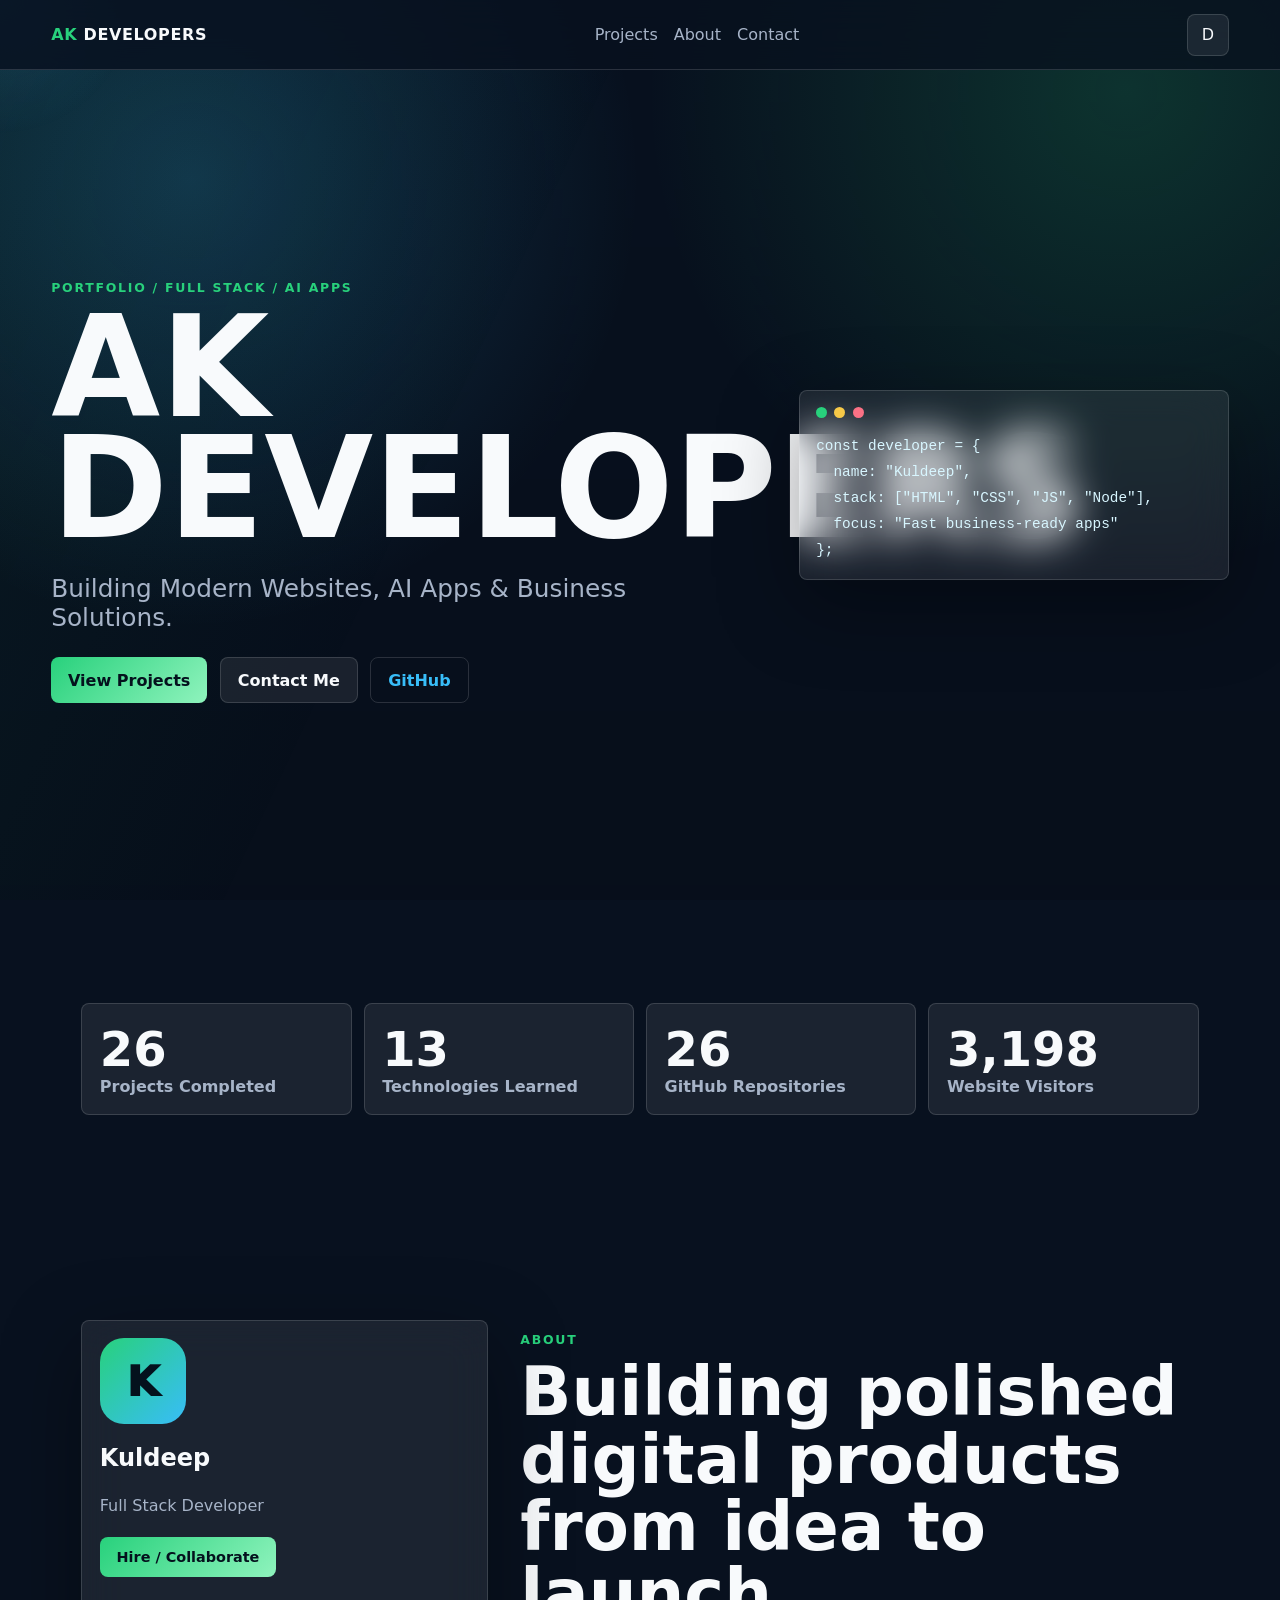
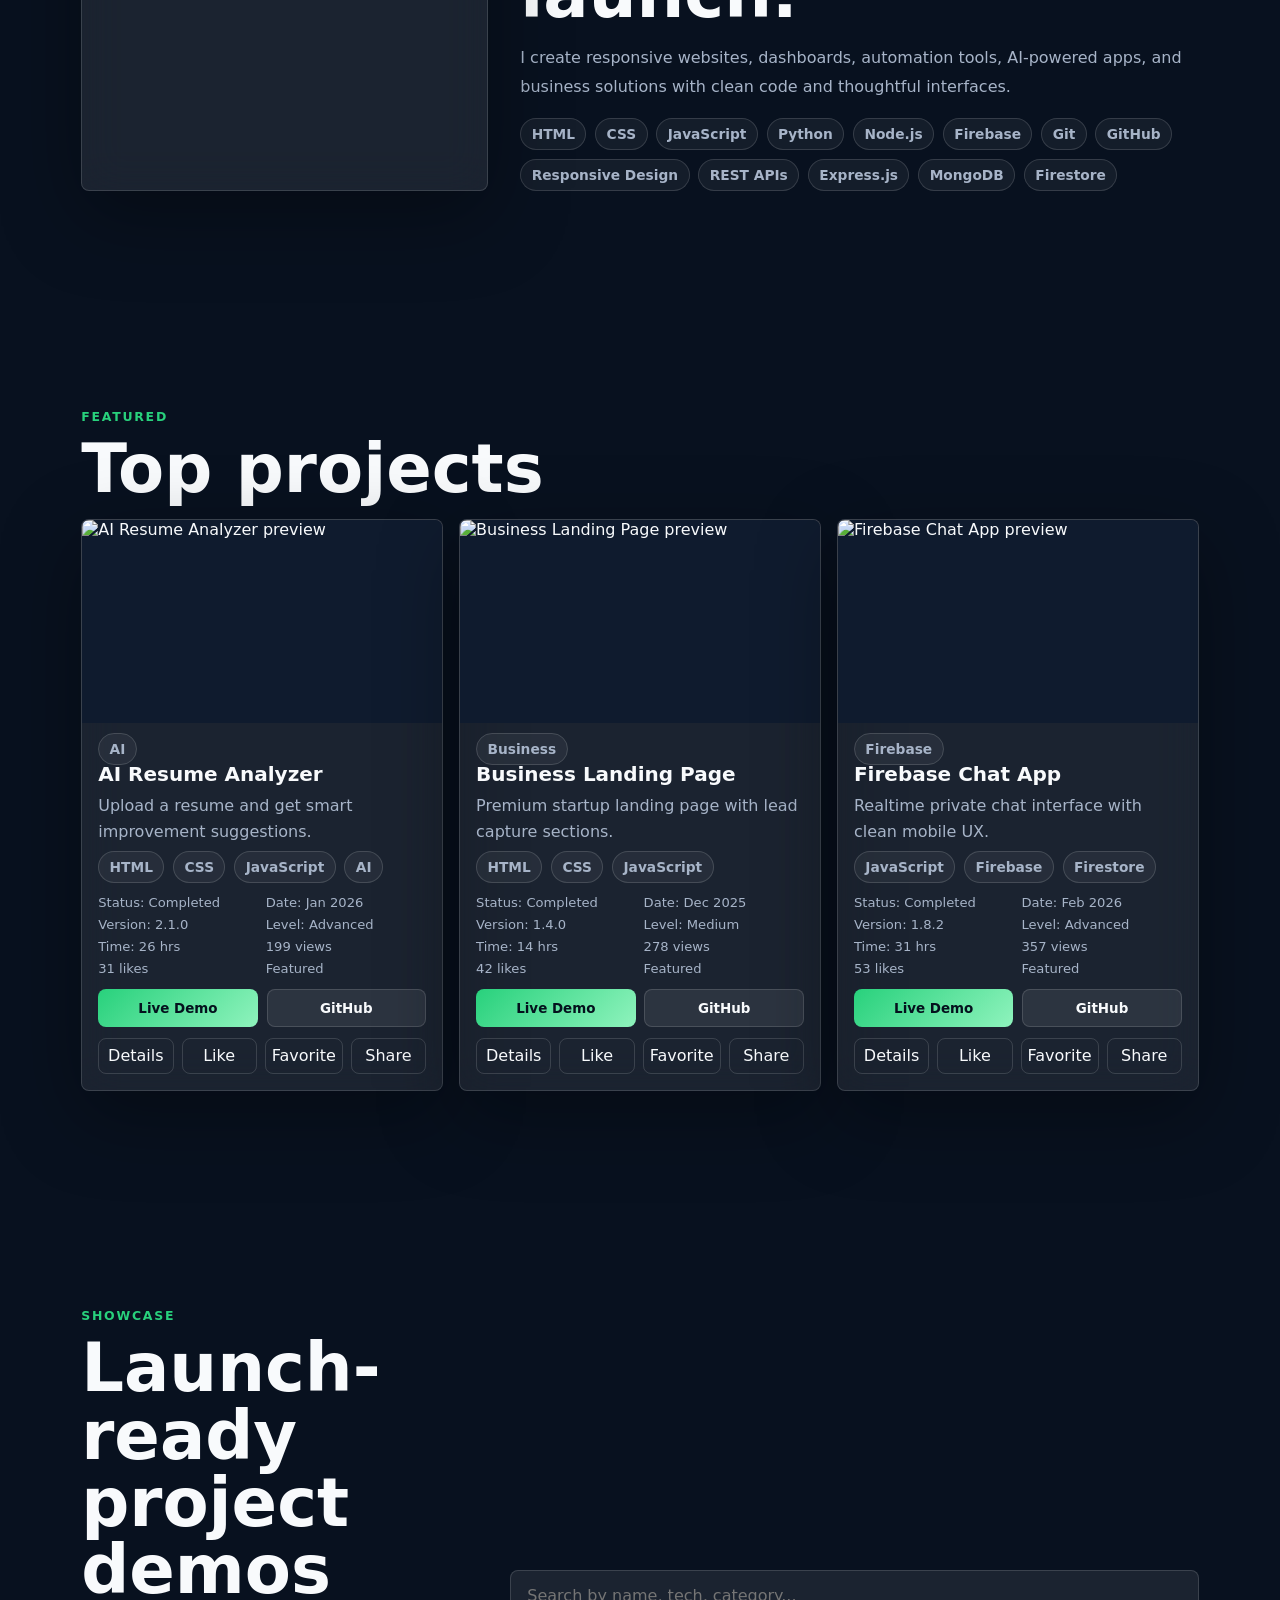
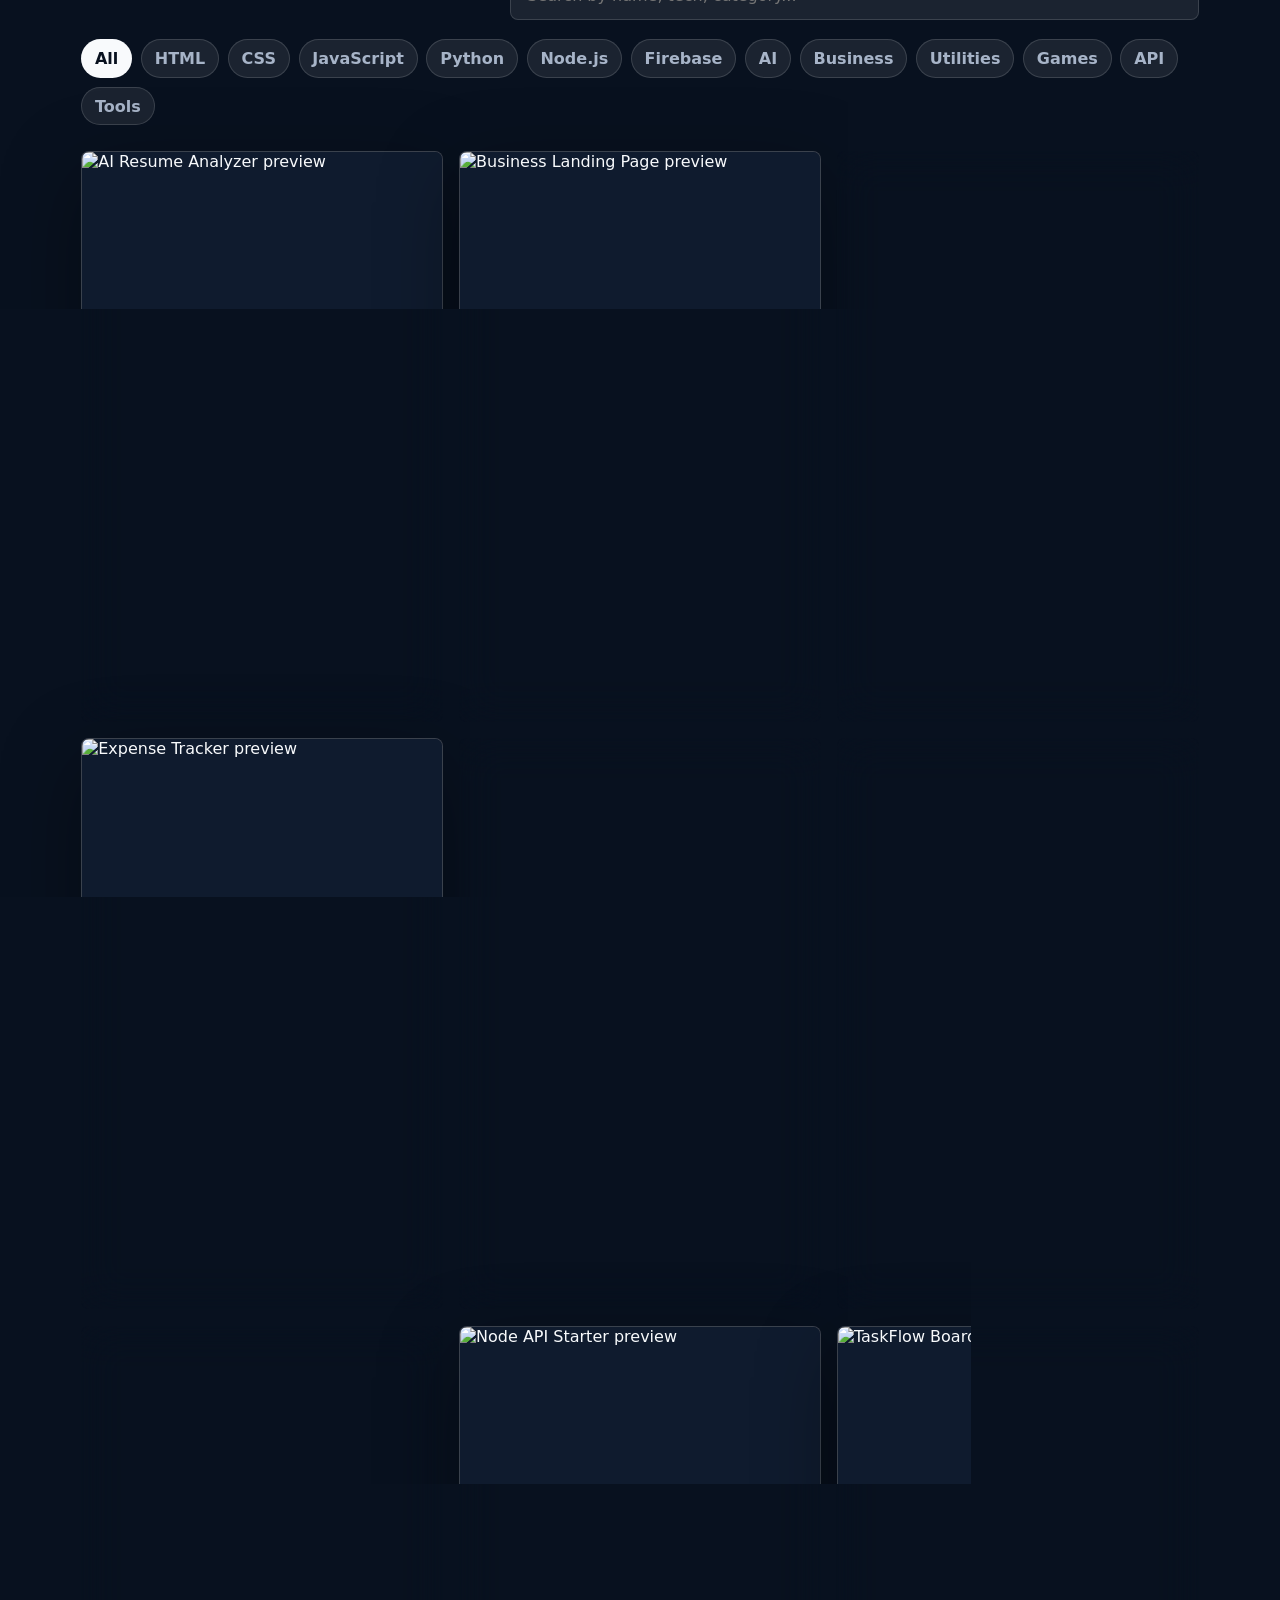
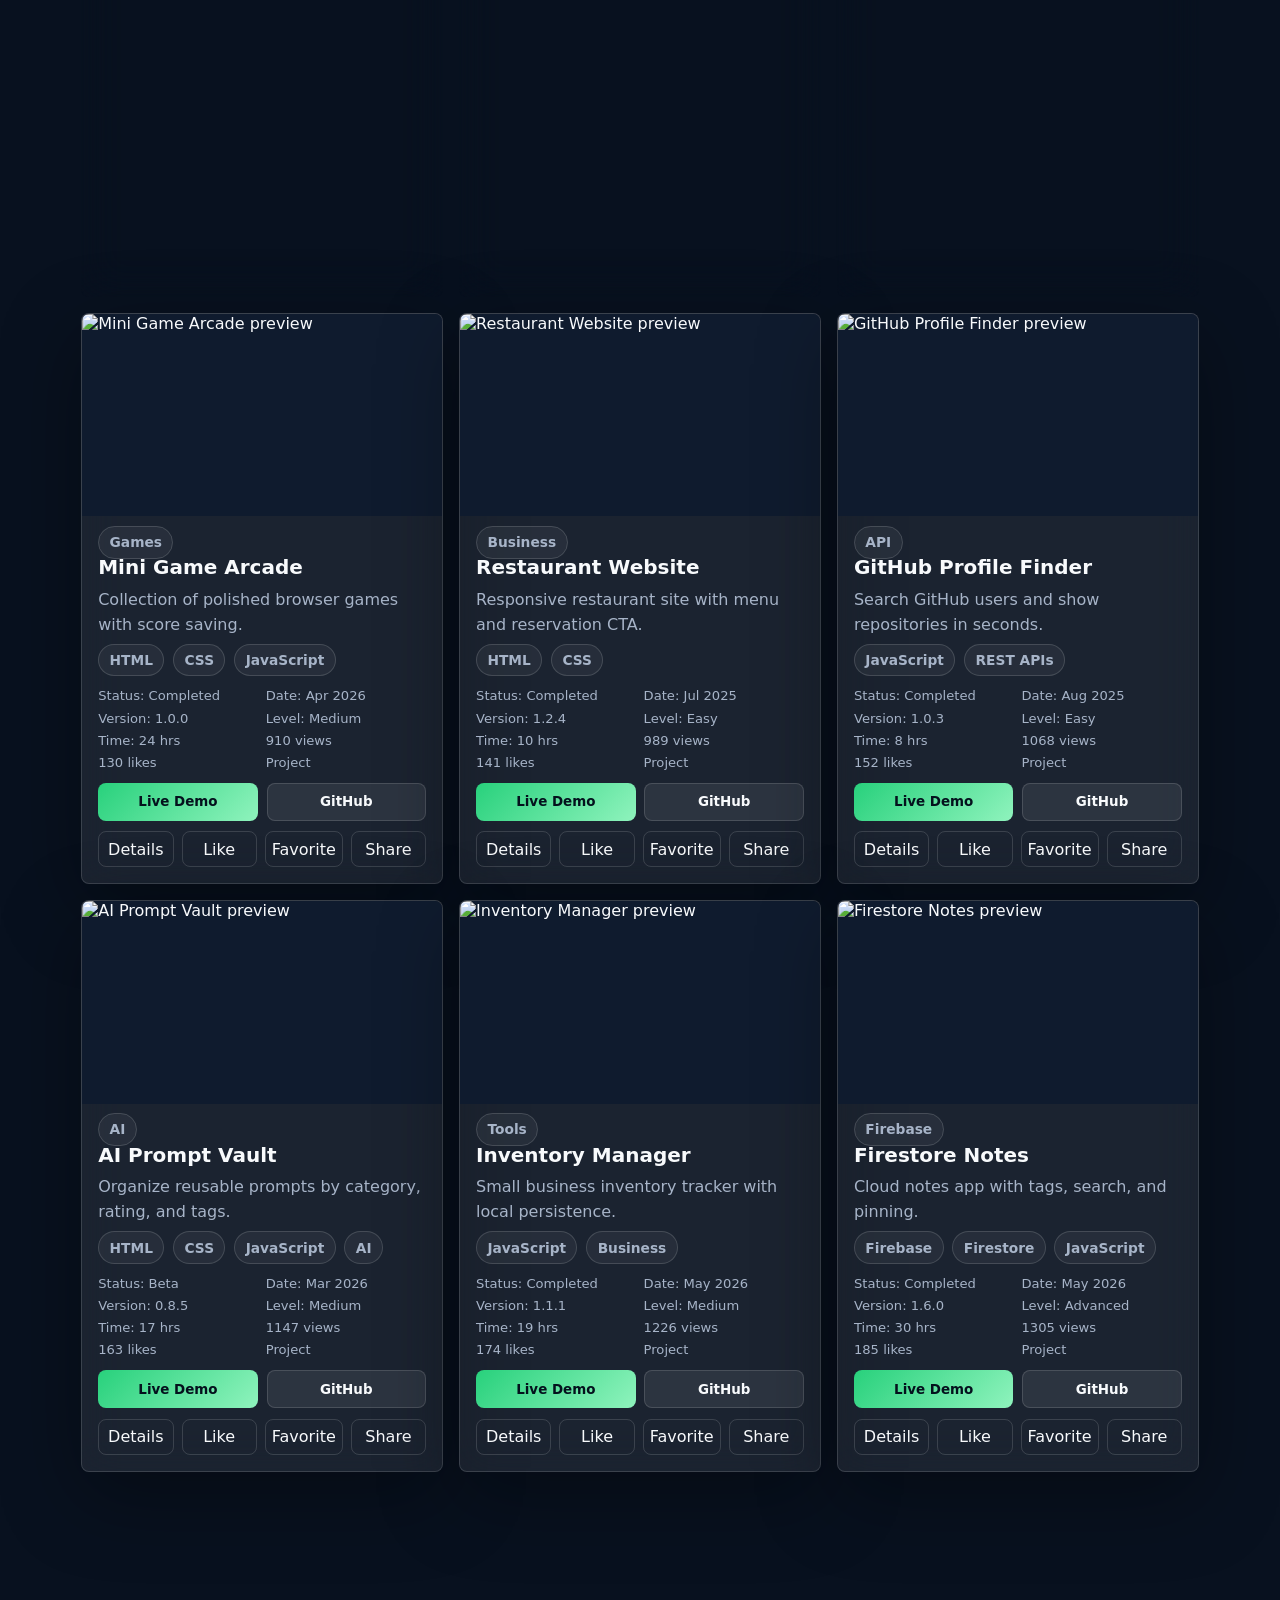
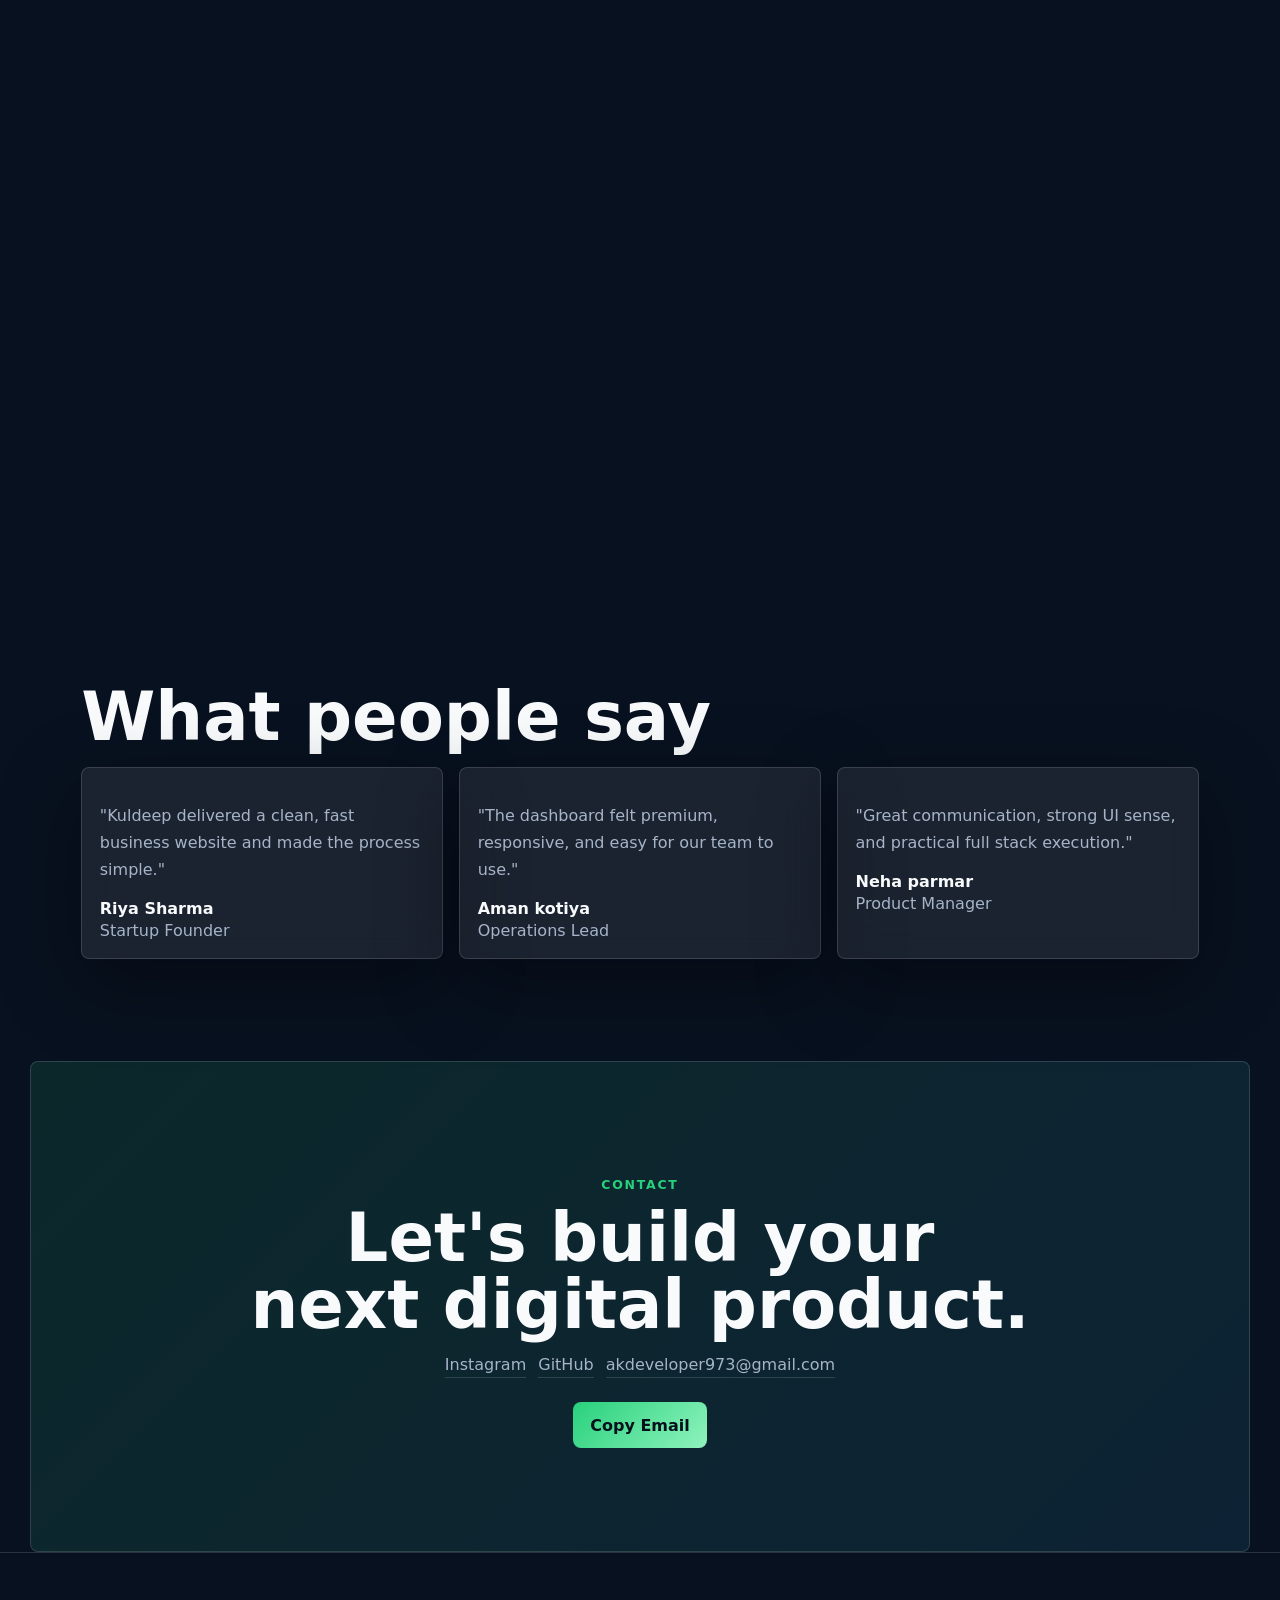
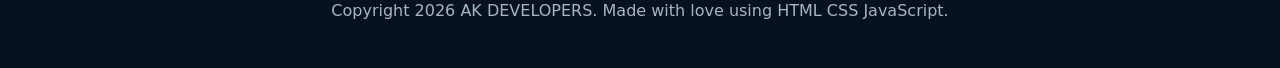
==== commit 50c4dc5b: "Update index.html" ====
--- a/index.html
+++ b/index.html
@@ -115,8 +115,8 @@
       <h2 id="testimonials-title" class="section-title reveal">What people say</h2>
       <div class="testimonial-grid reveal">
         <article><p>"Kuldeep delivered a clean, fast business website and made the process simple."</p><strong>Riya Sharma</strong><span>Startup Founder</span></article>
-        <article><p>"The dashboard felt premium, responsive, and easy for our team to use."</p><strong>Aman Verma</strong><span>Operations Lead</span></article>
-        <article><p>"Great communication, strong UI sense, and practical full stack execution."</p><strong>Neha Kapoor</strong><span>Product Manager</span></article>
+        <article><p>"The dashboard felt premium, responsive, and easy for our team to use."</p><strong>Aman kotiya</strong><span>Operations Lead</span></article>
+        <article><p>"Great communication, strong UI sense, and practical full stack execution."</p><strong>Neha parmar</strong><span>Product Manager</span></article>
       </div>
     </section>
 
@@ -124,12 +124,12 @@
       <p class="eyebrow">Contact</p>
       <h2 class="section-title">Let's build your next digital product.</h2>
       <div class="contact-links">
-        <a href="https://instagram.com/" target="_blank" rel="noopener">Instagram</a>
-        <a href="https://github.com/" target="_blank" rel="noopener">GitHub</a>
-        <a href="https://linkedin.com/" target="_blank" rel="noopener">LinkedIn</a>
-        <a href="mailto:kuldeep@example.com">kuldeep@example.com</a>
+        <a href="https://www.instagram.com/kuldeep_dev18?igsh=MWtjN3k2c2J1dzMzcQ==" target="_blank" rel="noopener">Instagram</a>
+        <a href="https://github.com/kuldeep018" target="_blank" rel="noopener">GitHub</a>
+       
+        <a href="mailto:kuldeep@example.com">akdeveloper973@gmail.com</a>
       </div>
-      <button class="btn primary" id="copyEmail" type="button" data-email="kuldeep@example.com">Copy Email</button>
+      <button class="btn primary" id="copyEmail" type="button" data-email="akdeveloper973@gmail.com">Copy Email</button>
     </section>
   </main>
 
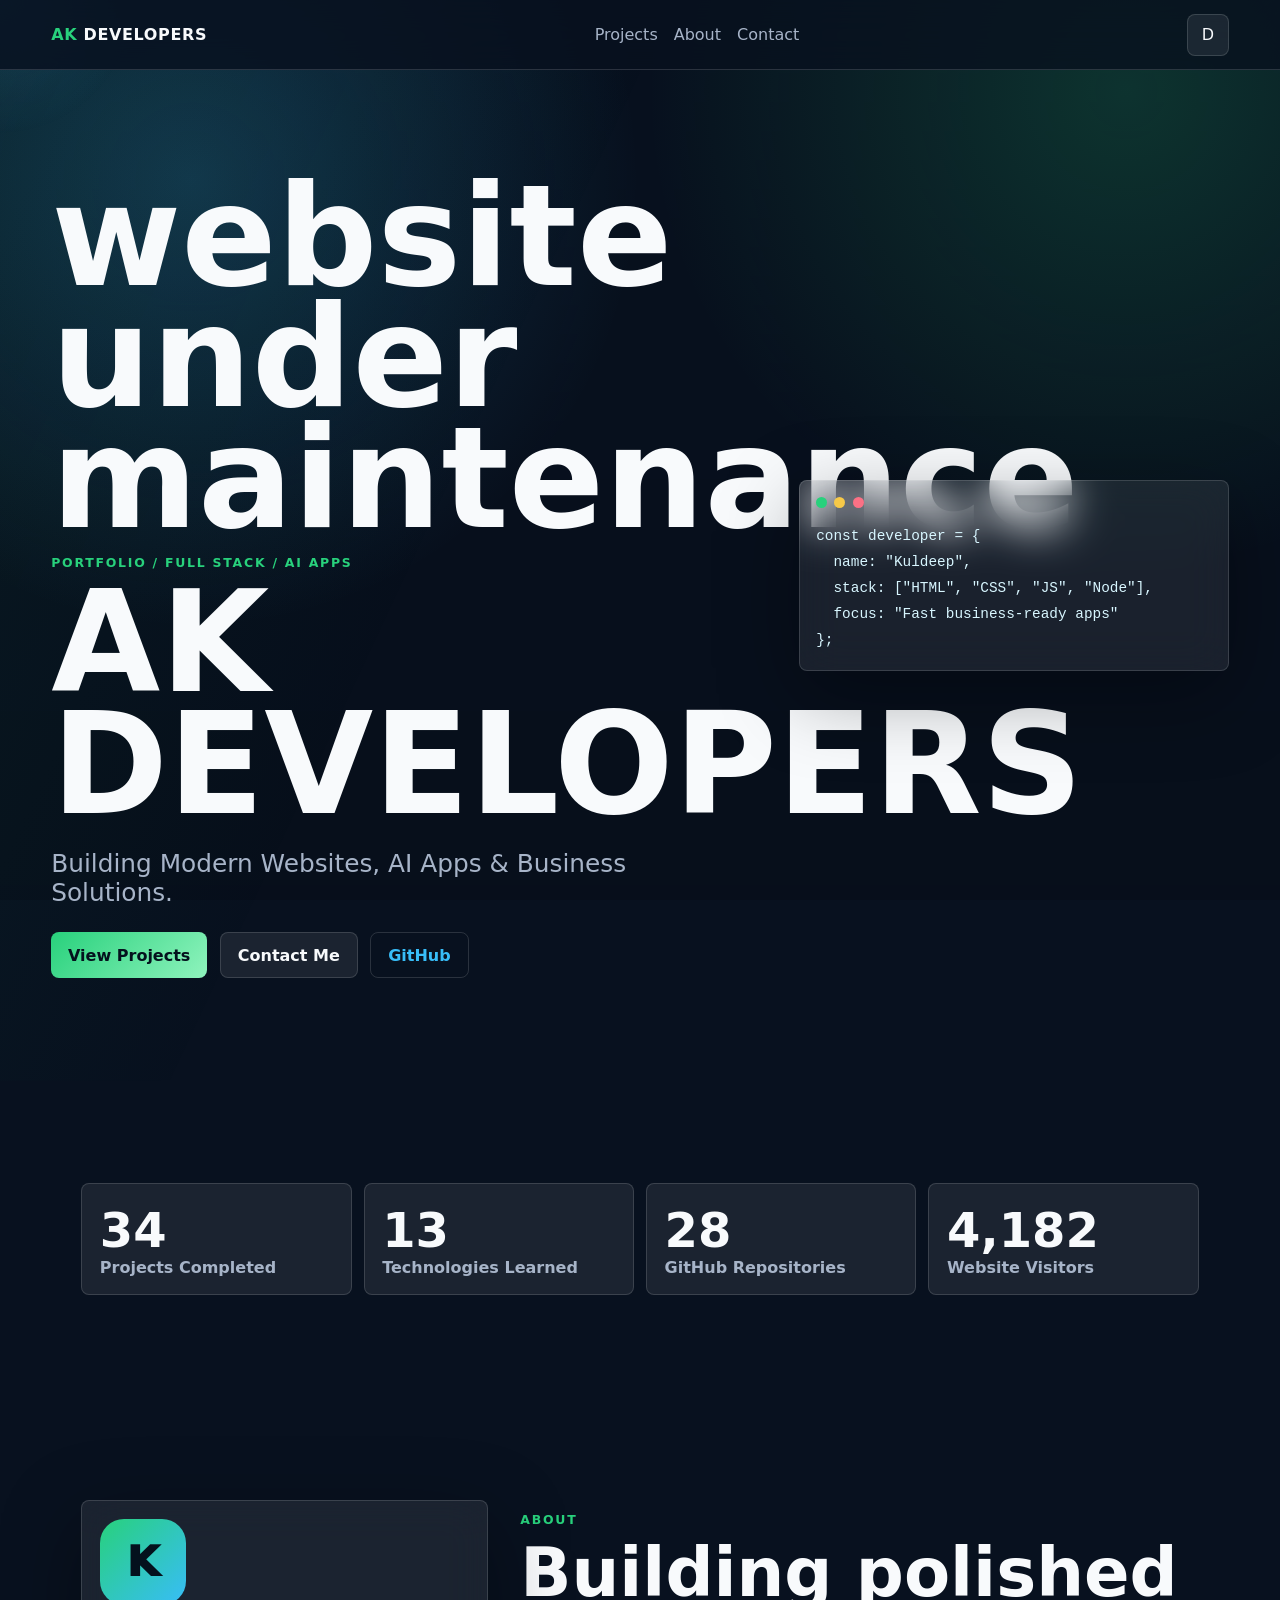
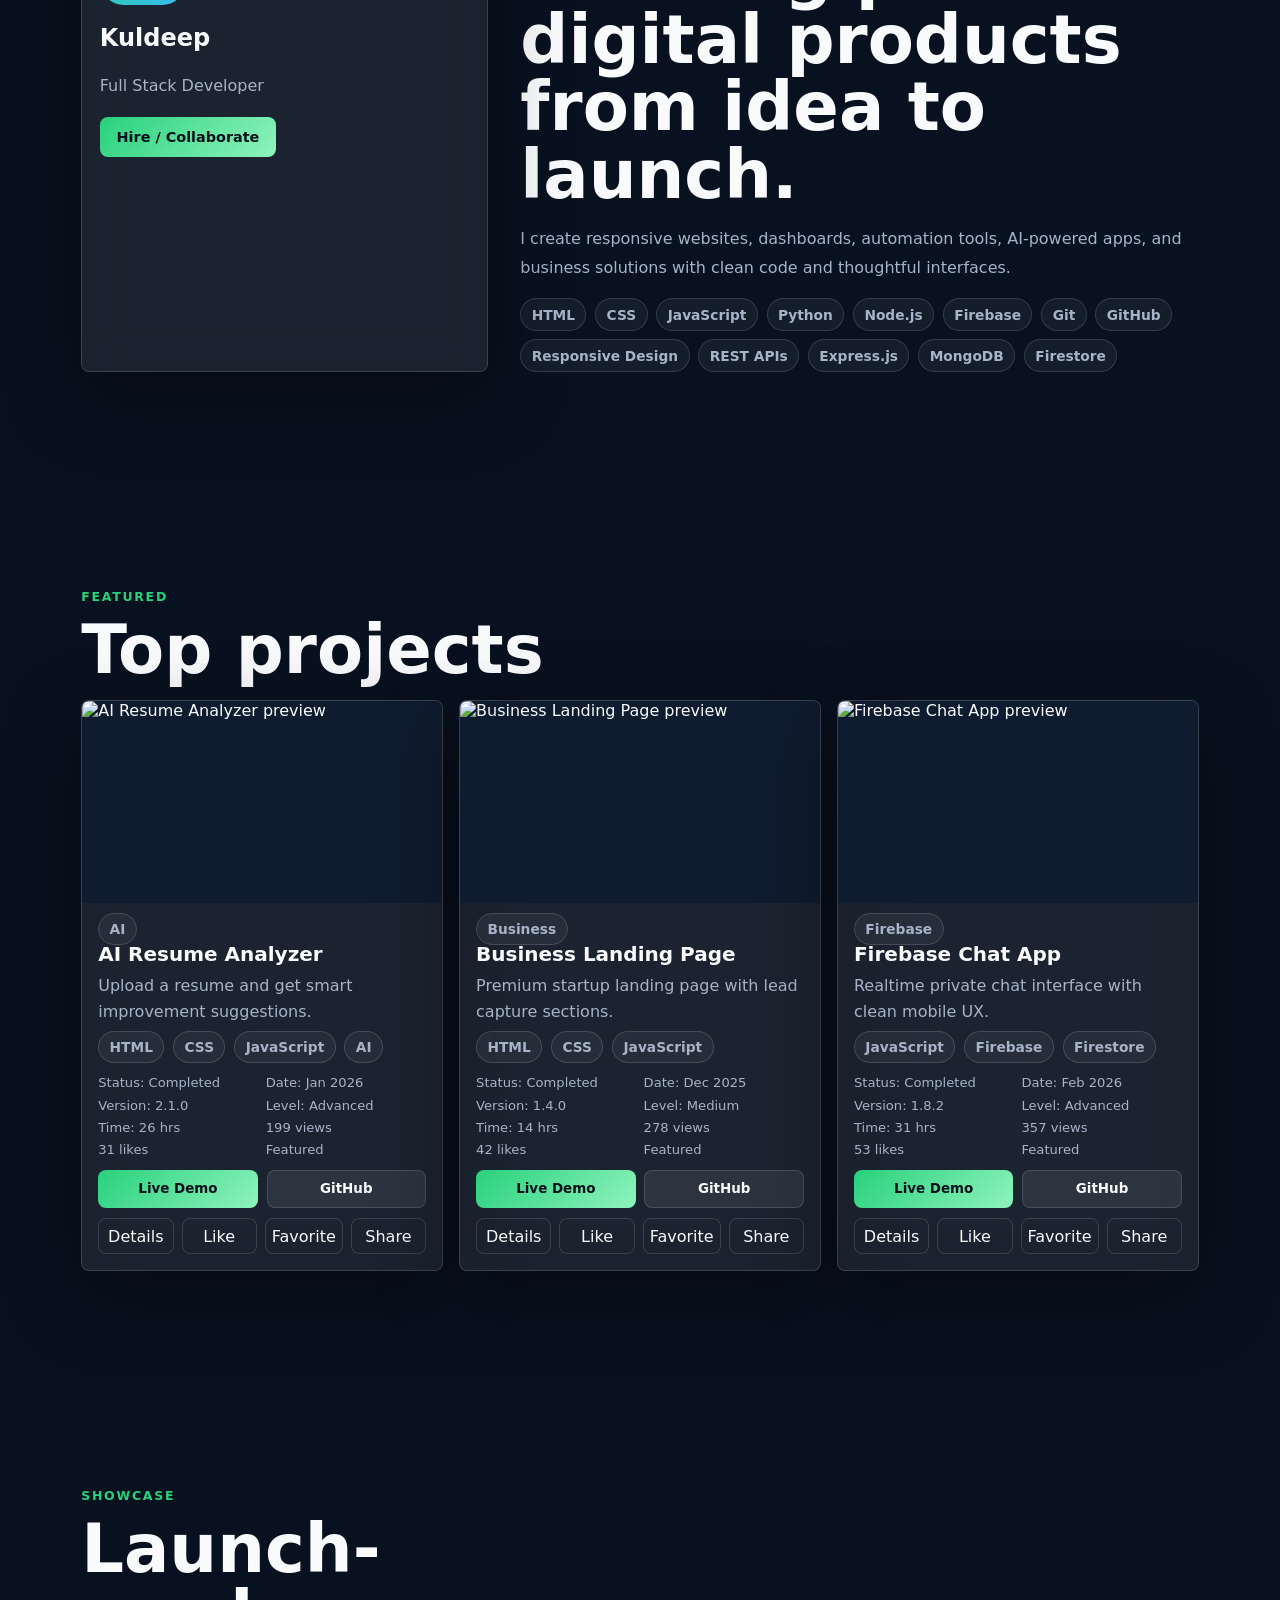
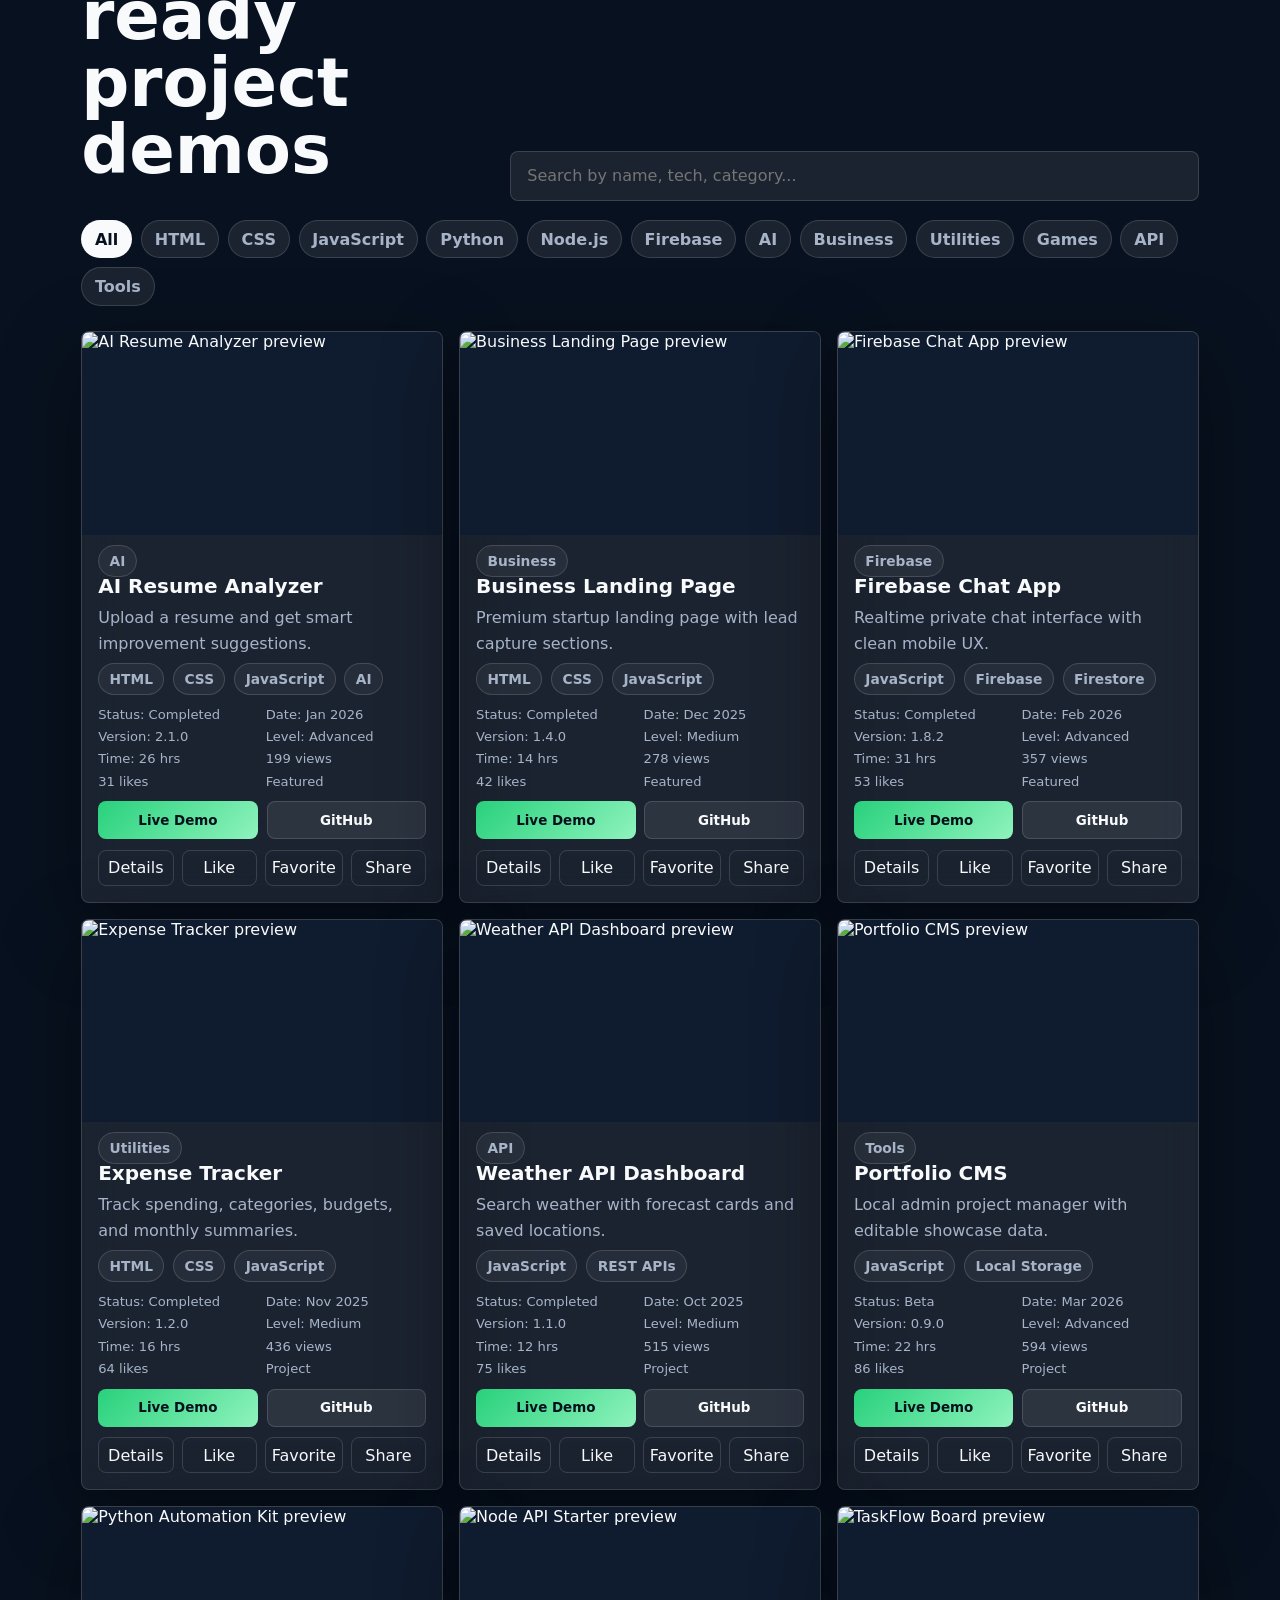
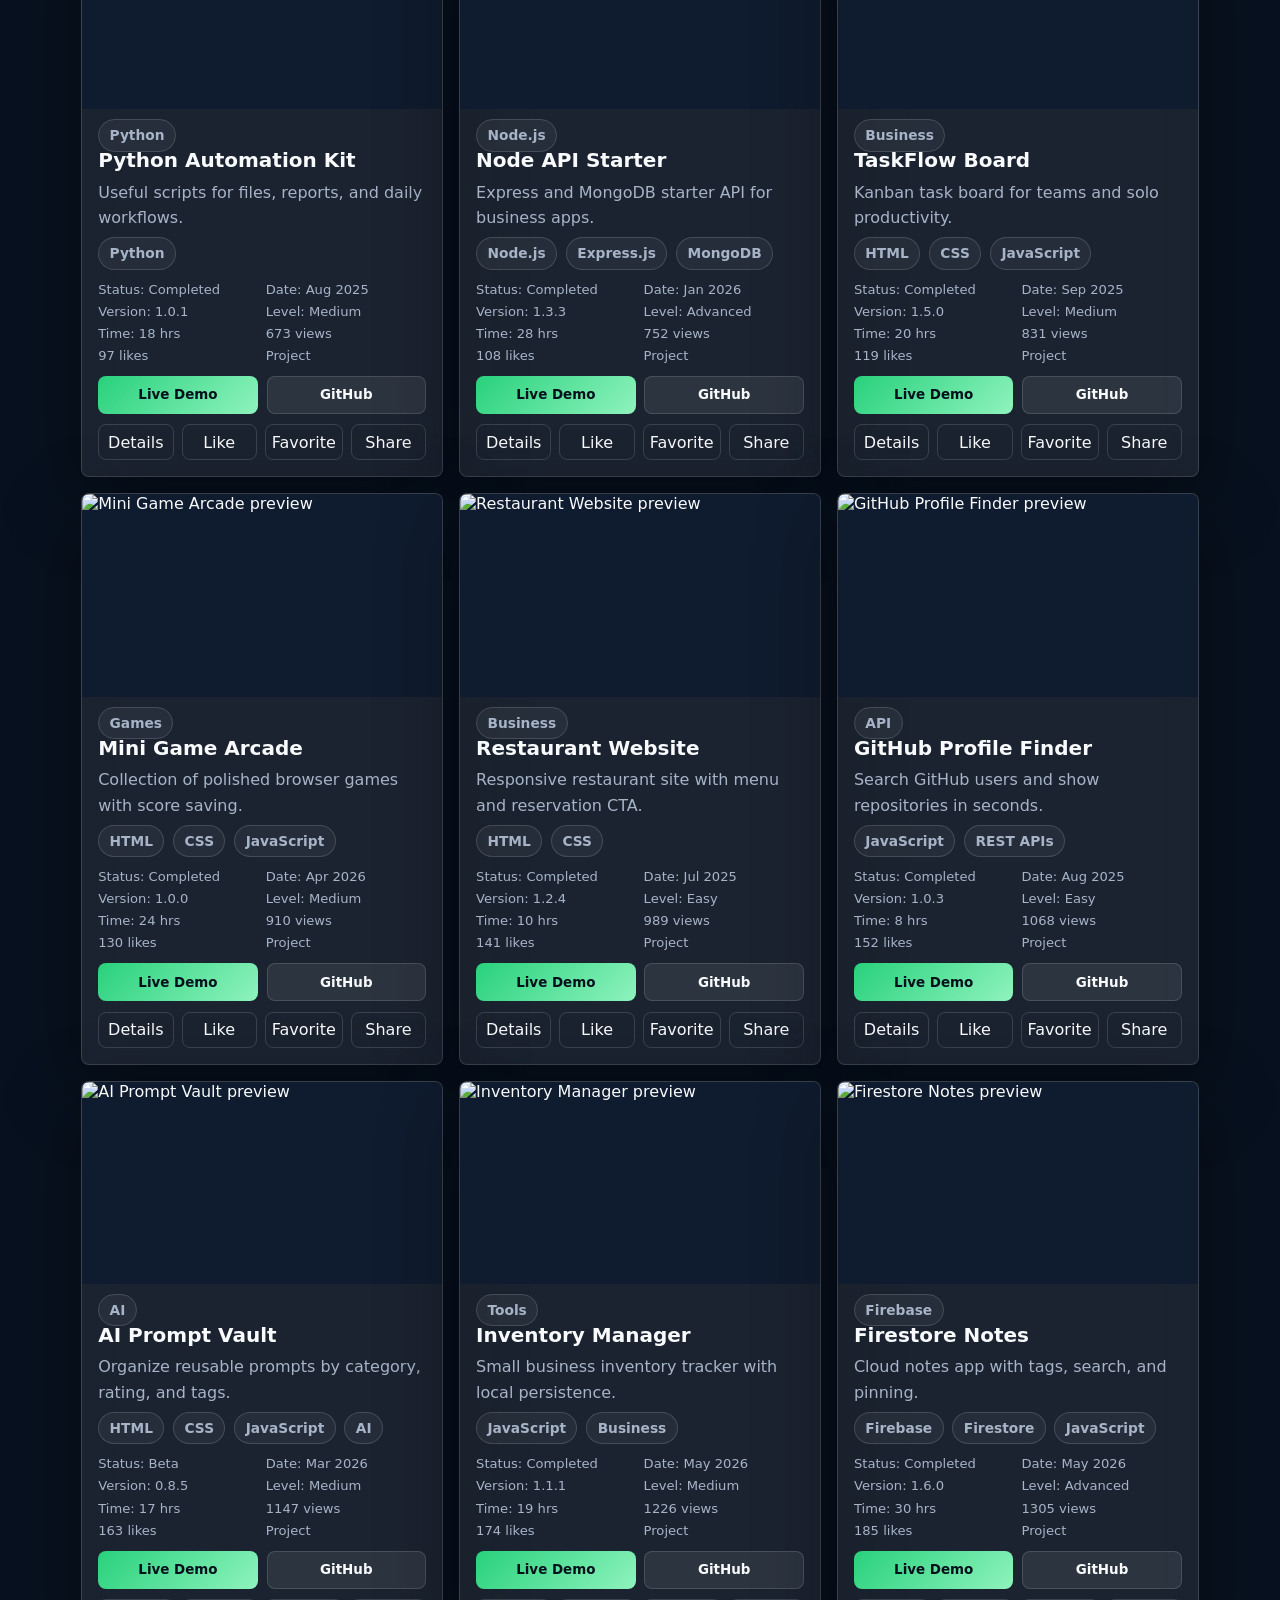
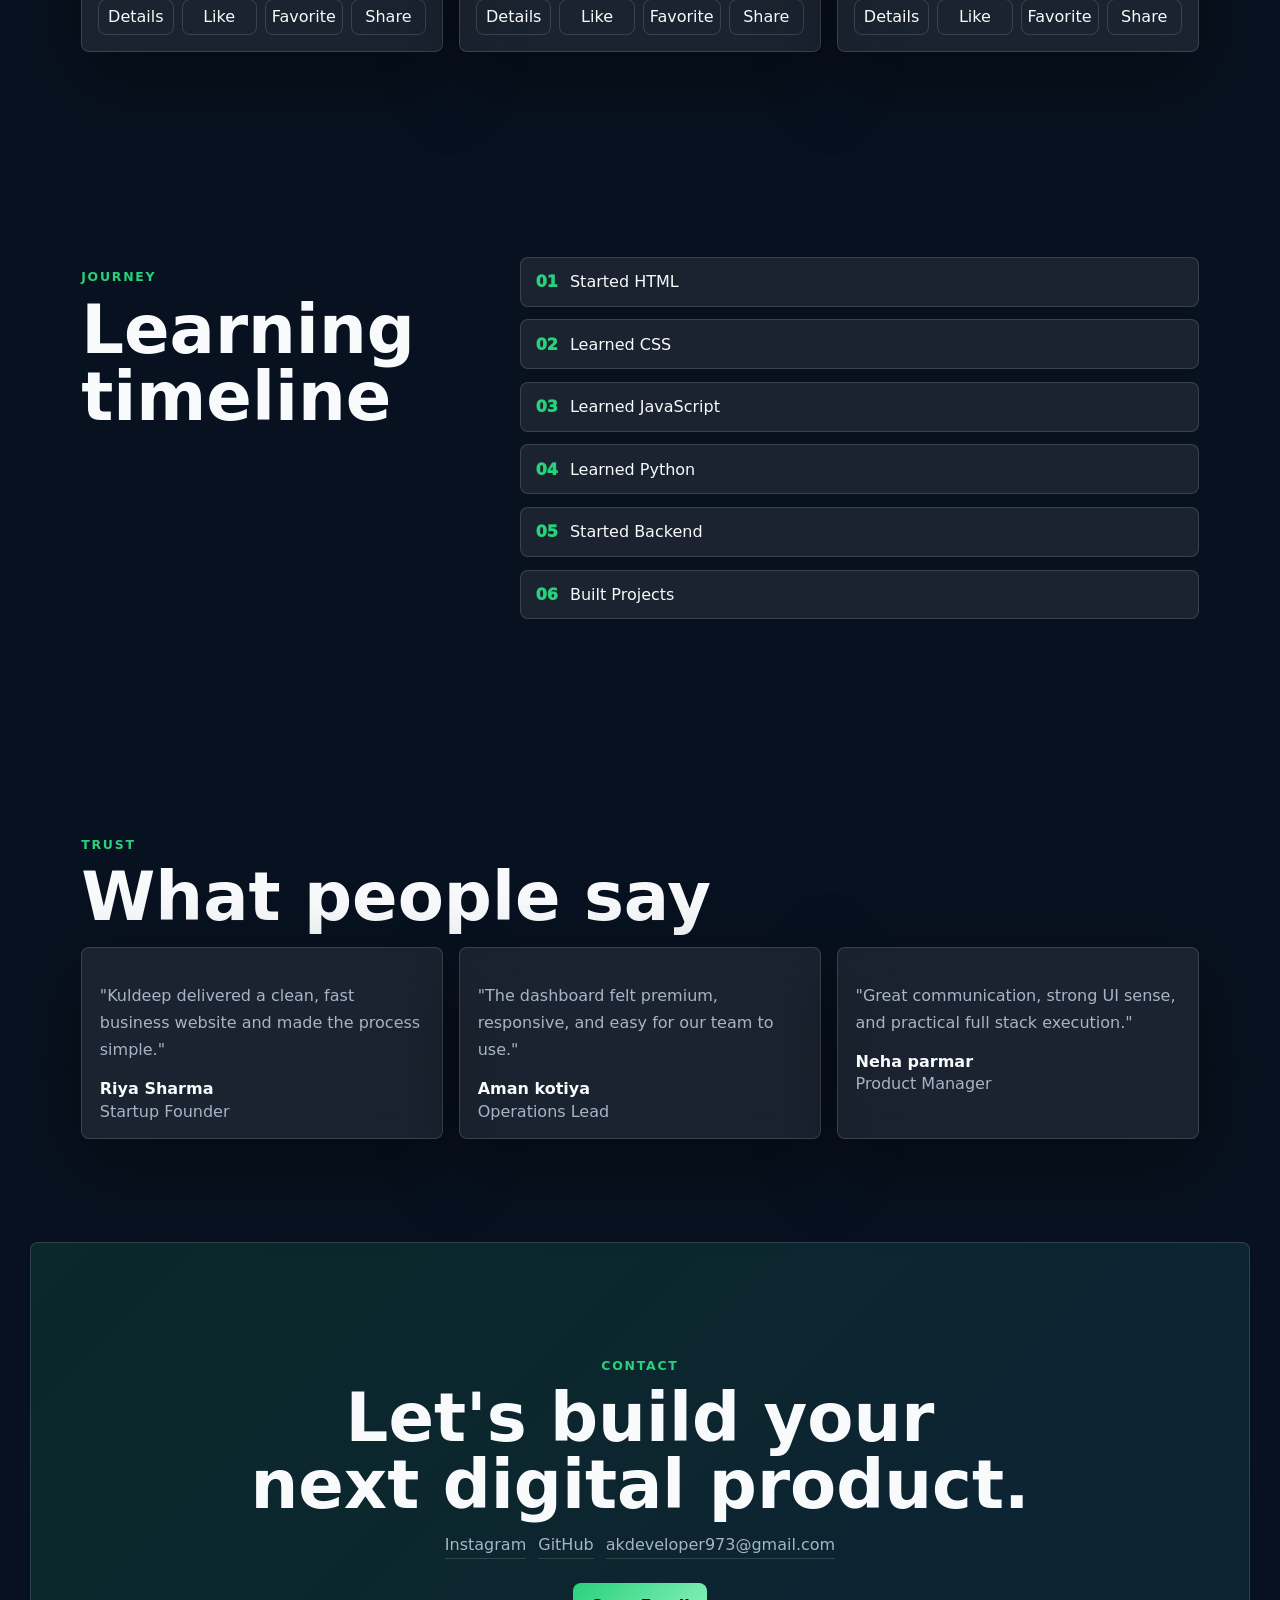
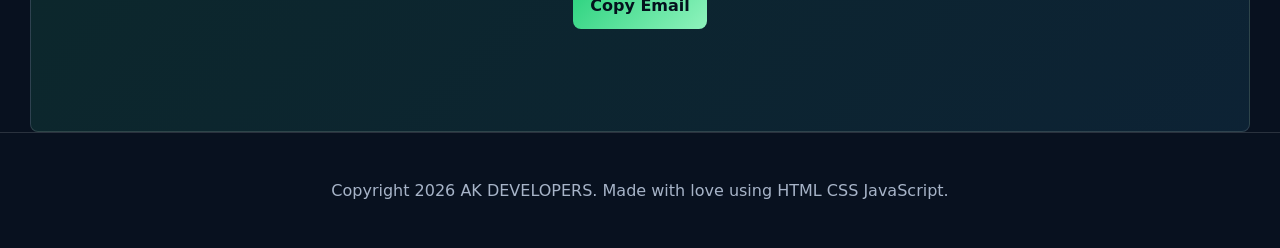
==== commit d21b1464: "Update index.html" ====
--- a/index.html
+++ b/index.html
@@ -32,6 +32,7 @@
     <section class="hero section">
       <div class="hero-bg" aria-hidden="true"></div>
       <div class="hero-content reveal">
+        <h1> website under maintenance</h1>
         <p class="eyebrow">Portfolio / Full Stack / AI Apps</p>
         <h1>AK DEVELOPERS</h1>
         <p class="typing" data-typing="Building Modern Websites, AI Apps & Business Solutions."></p>
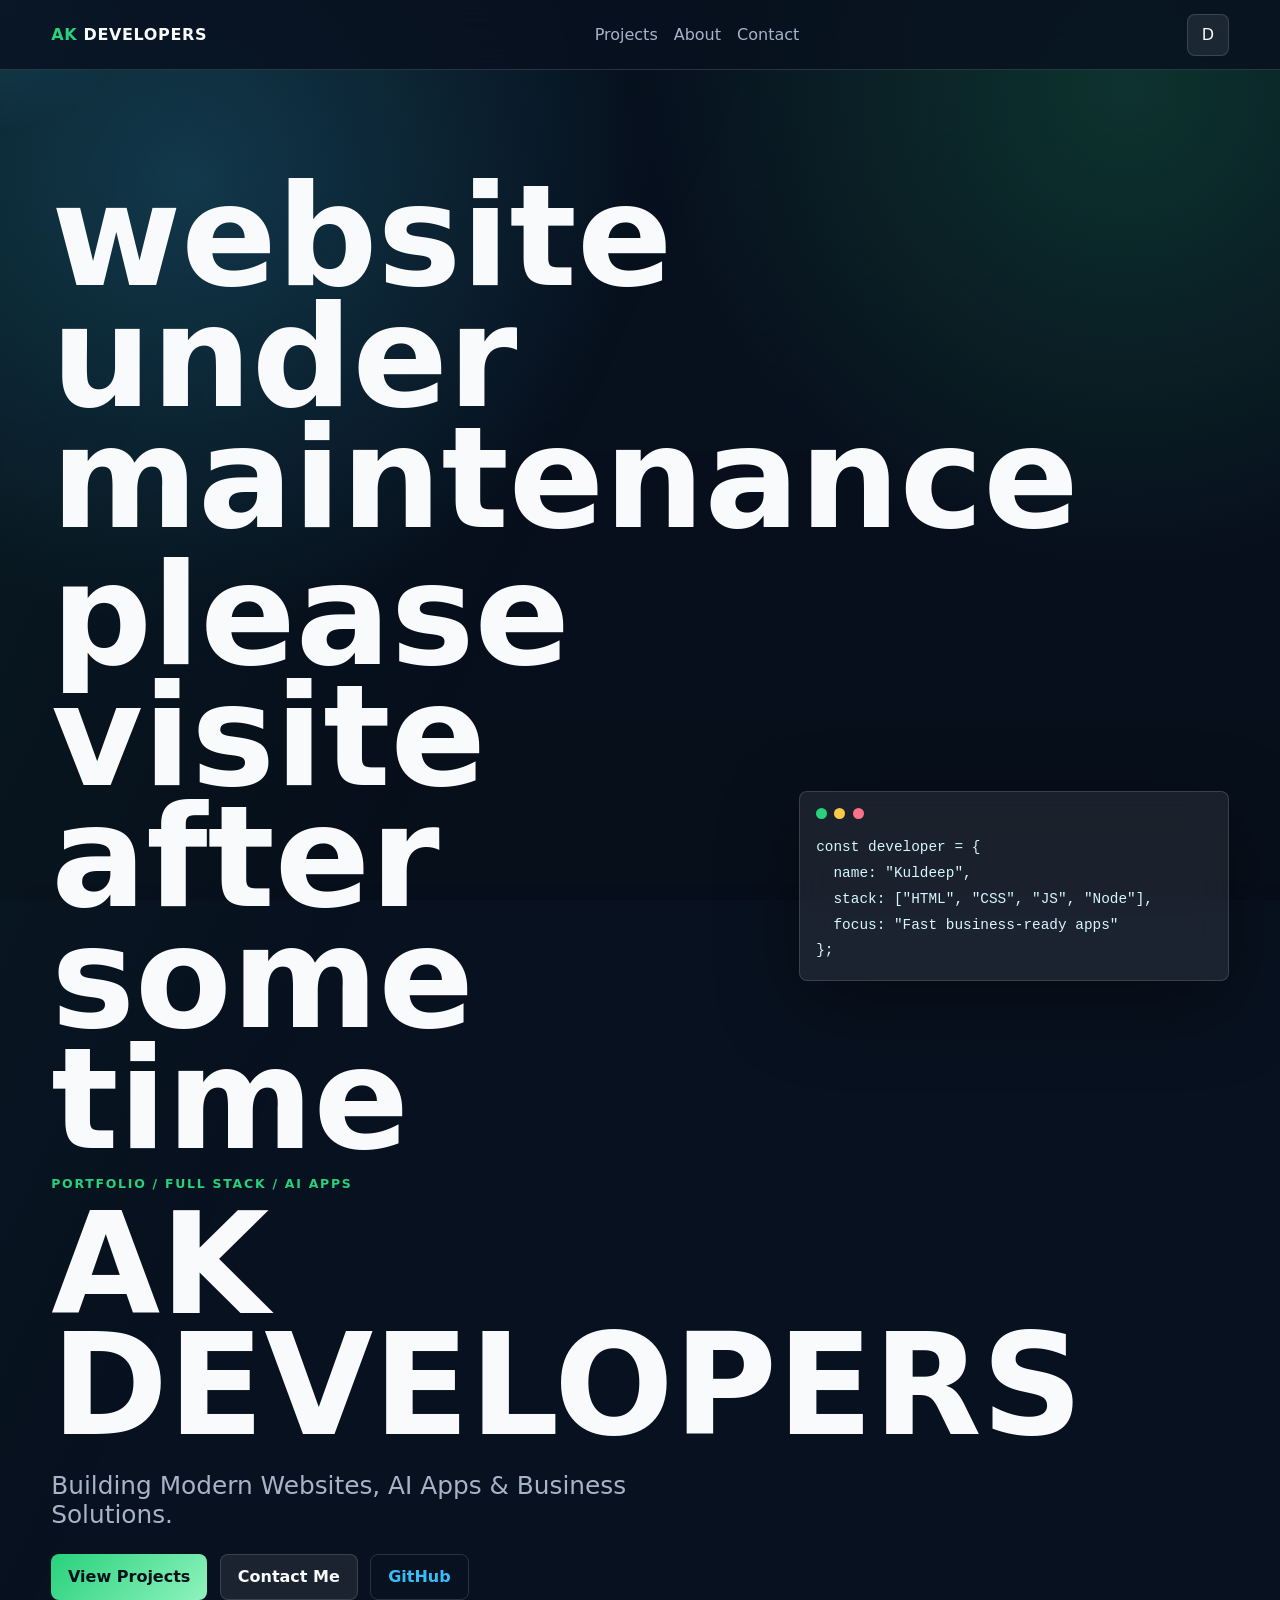
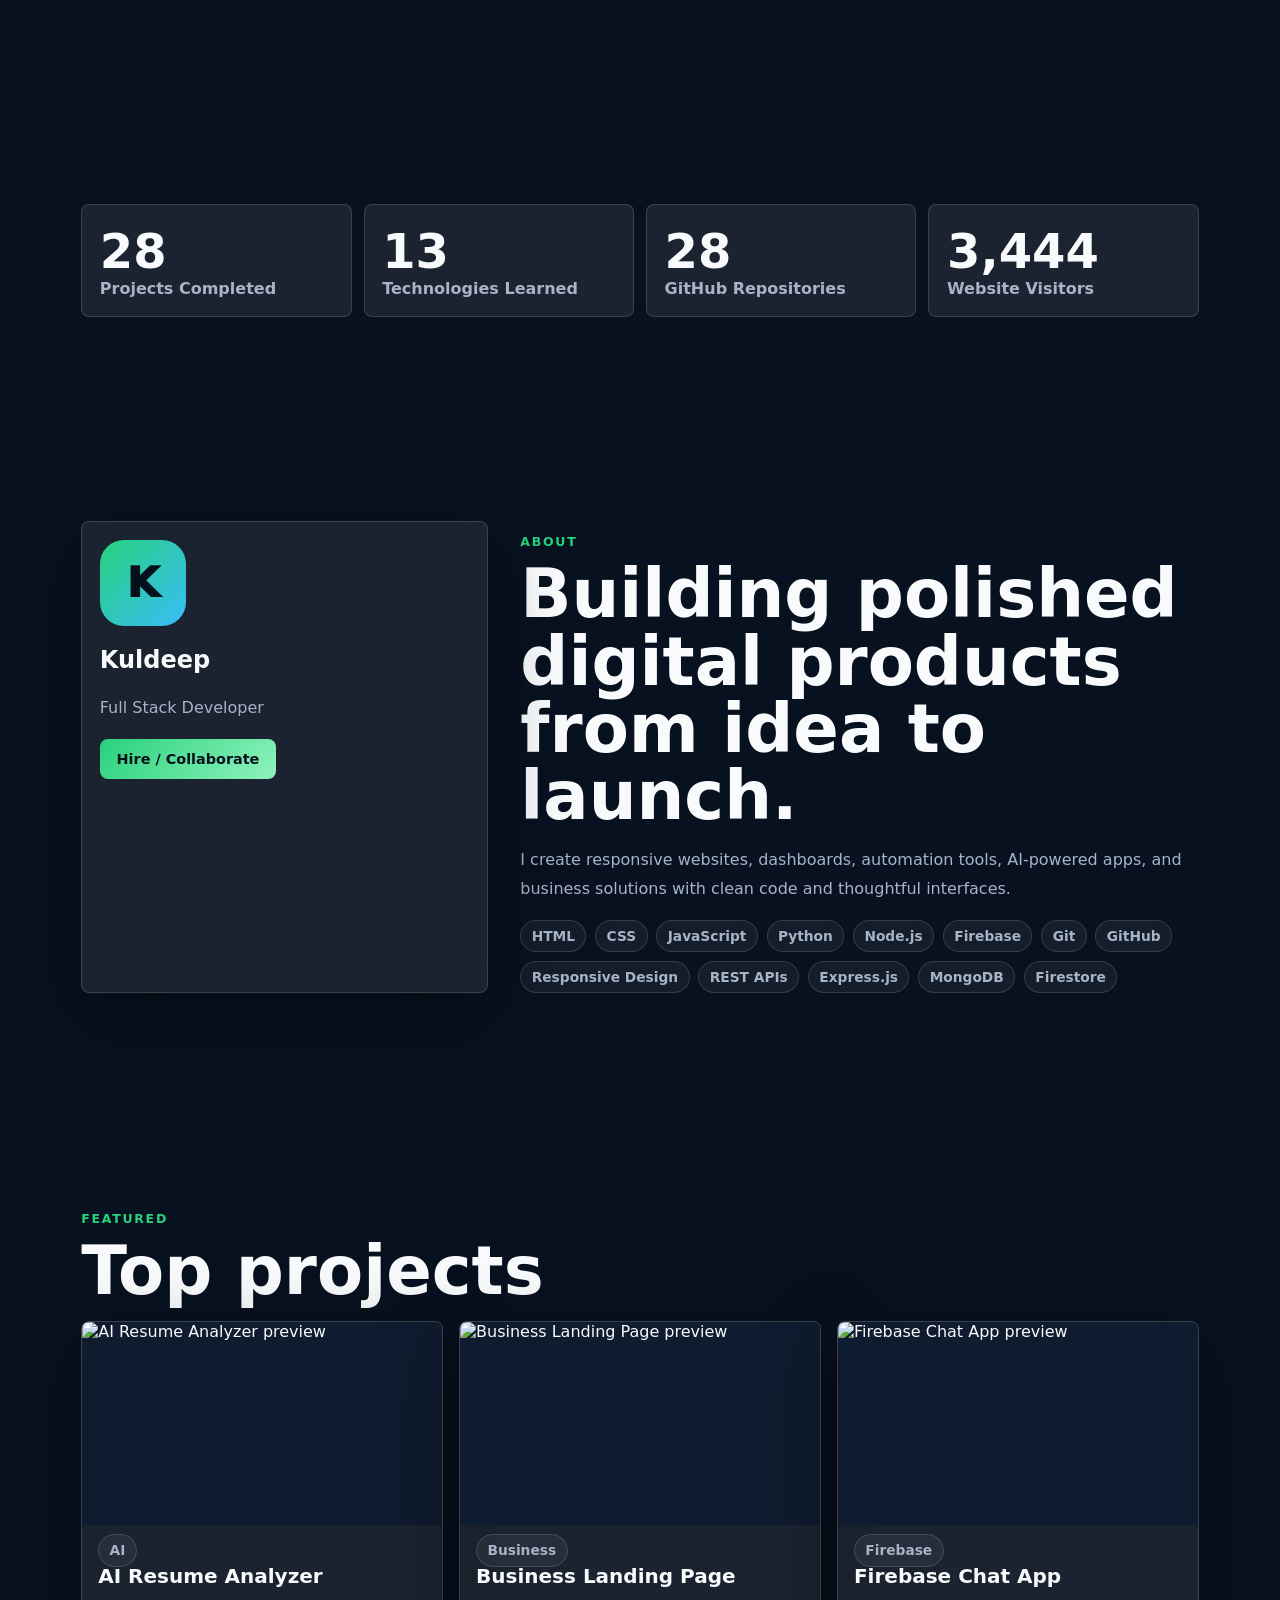
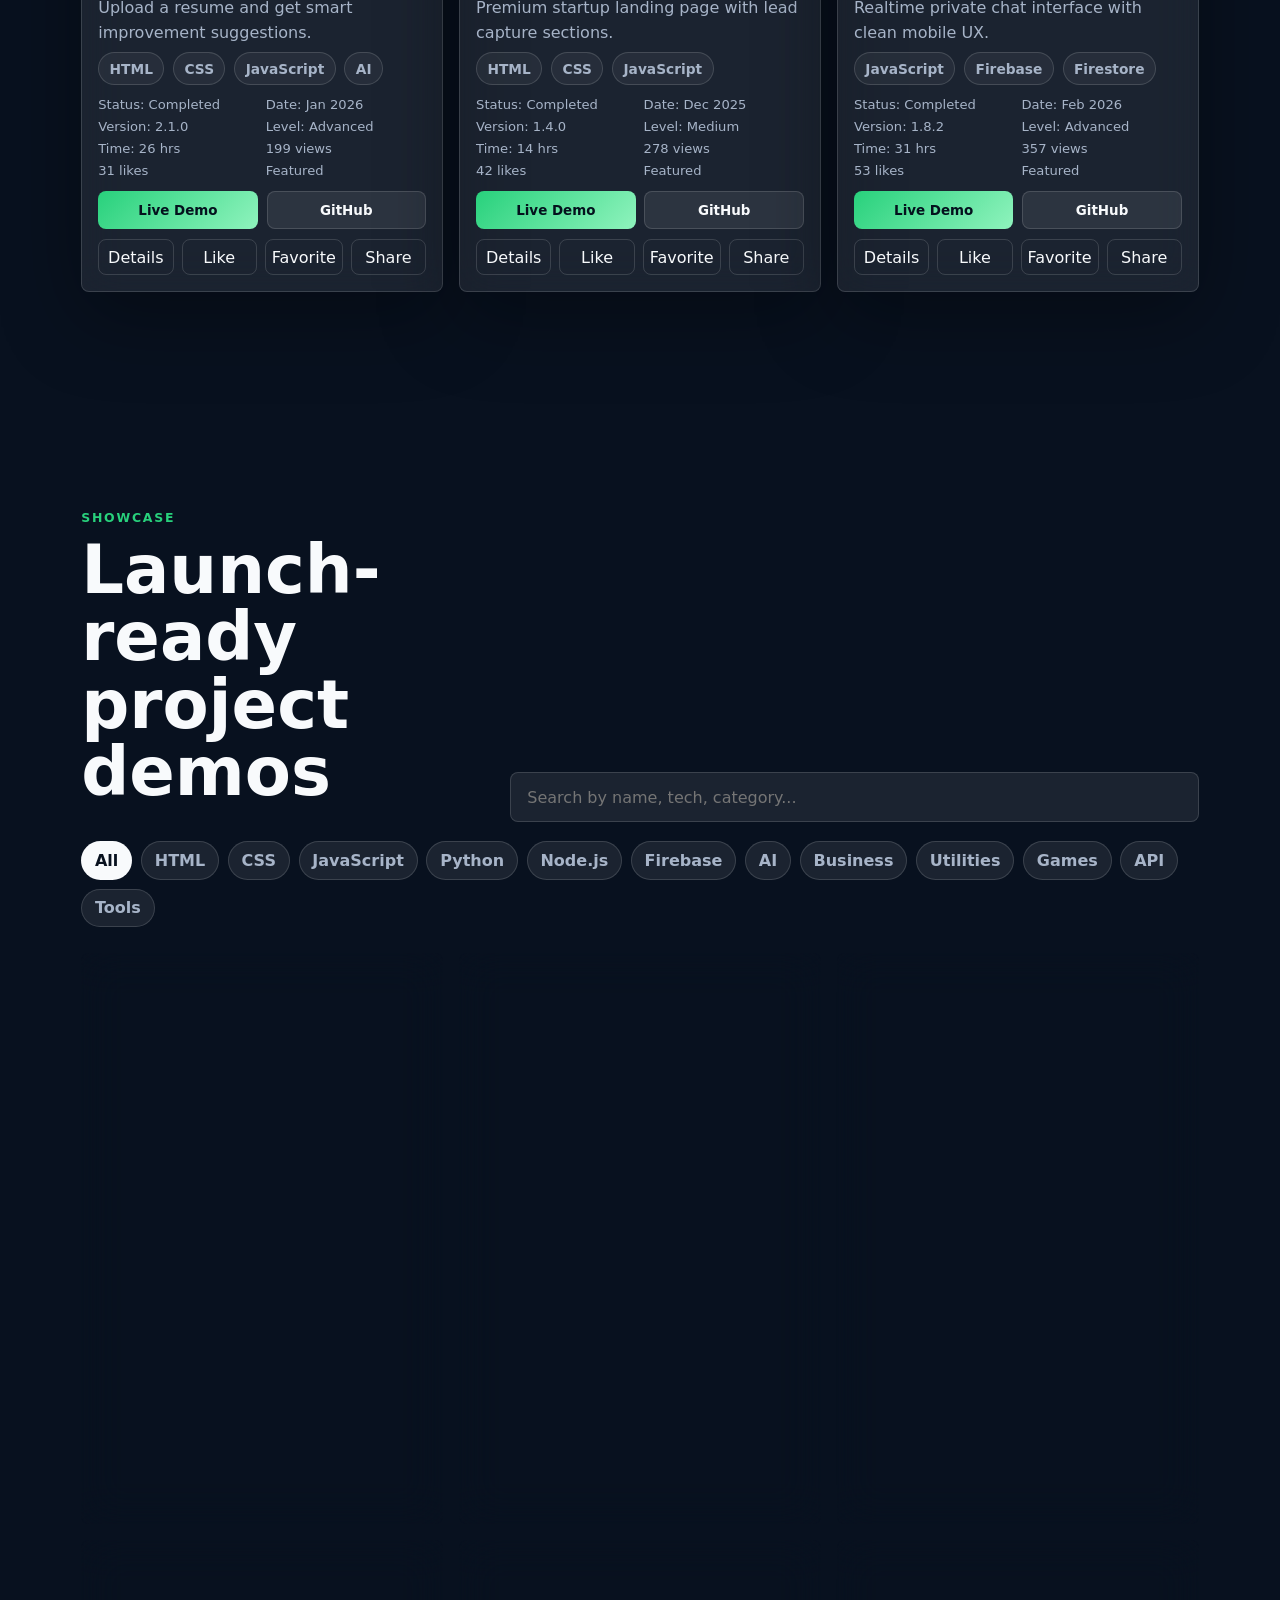
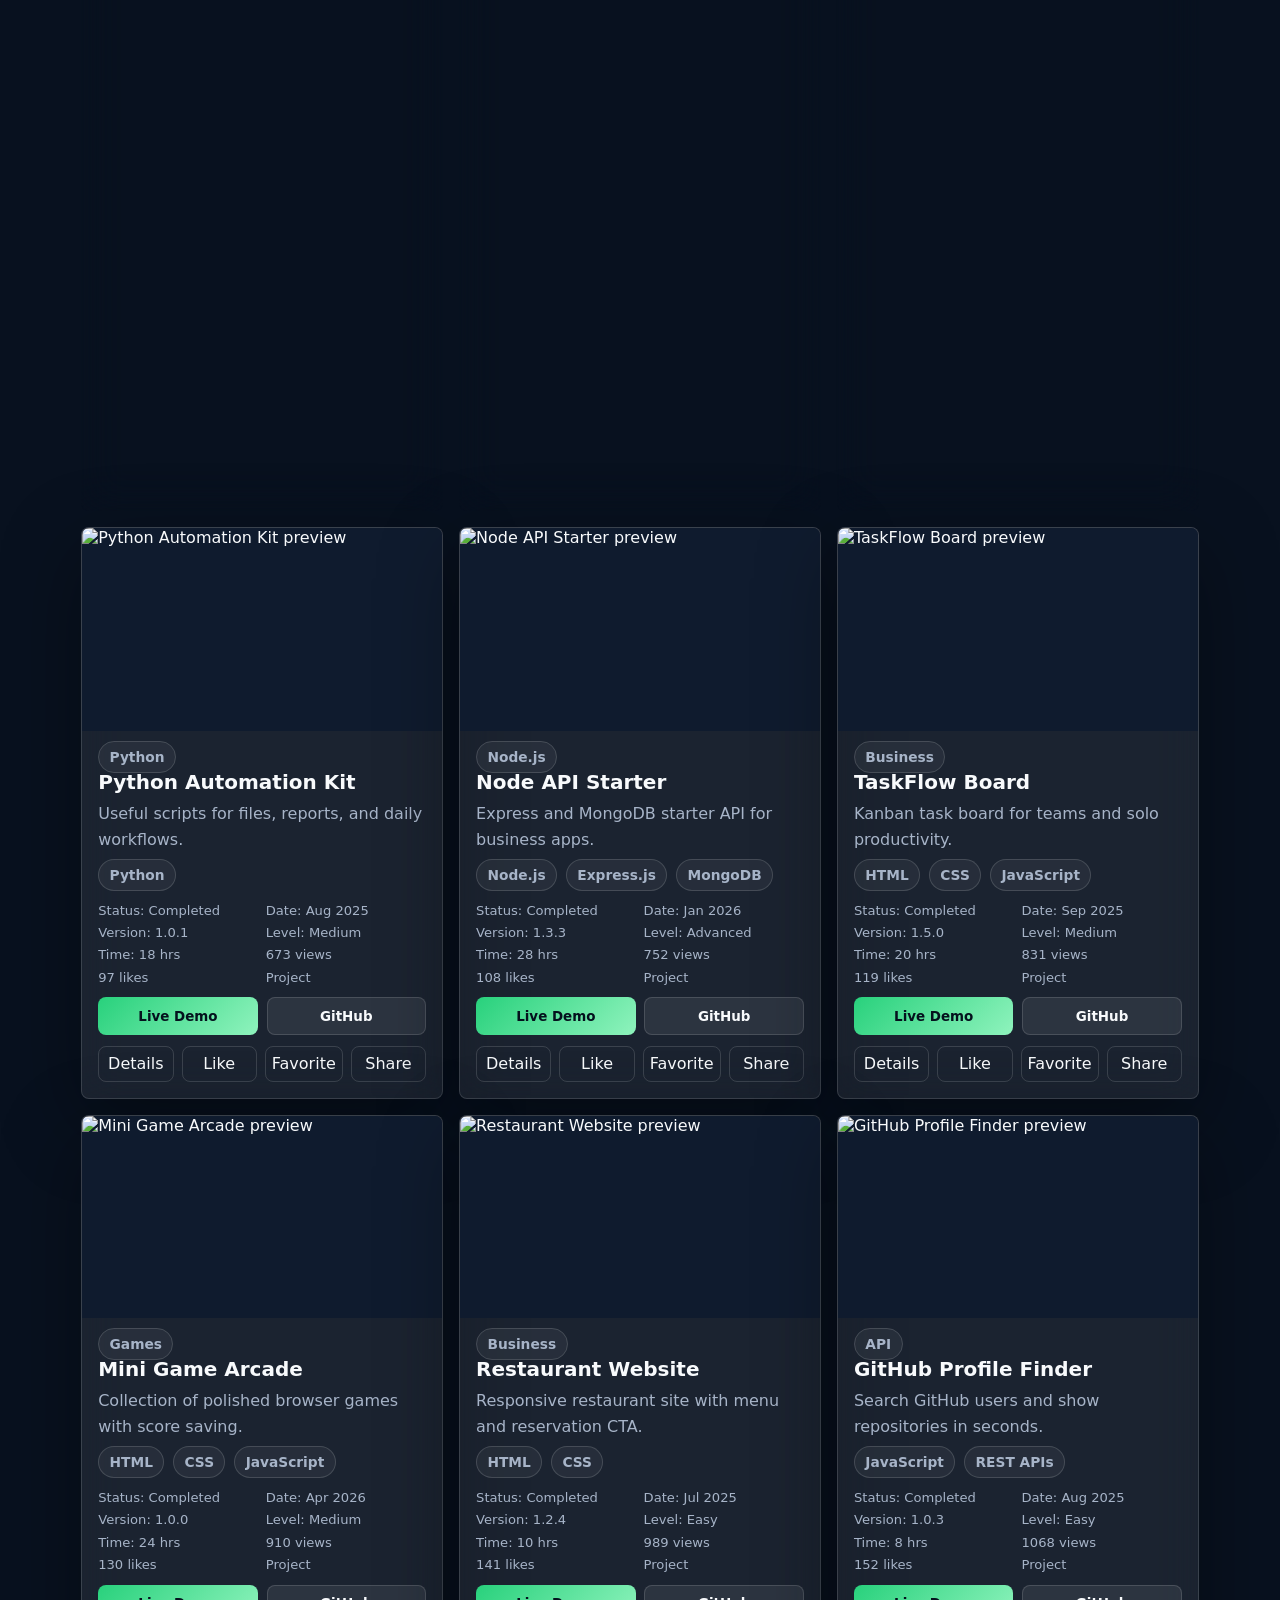
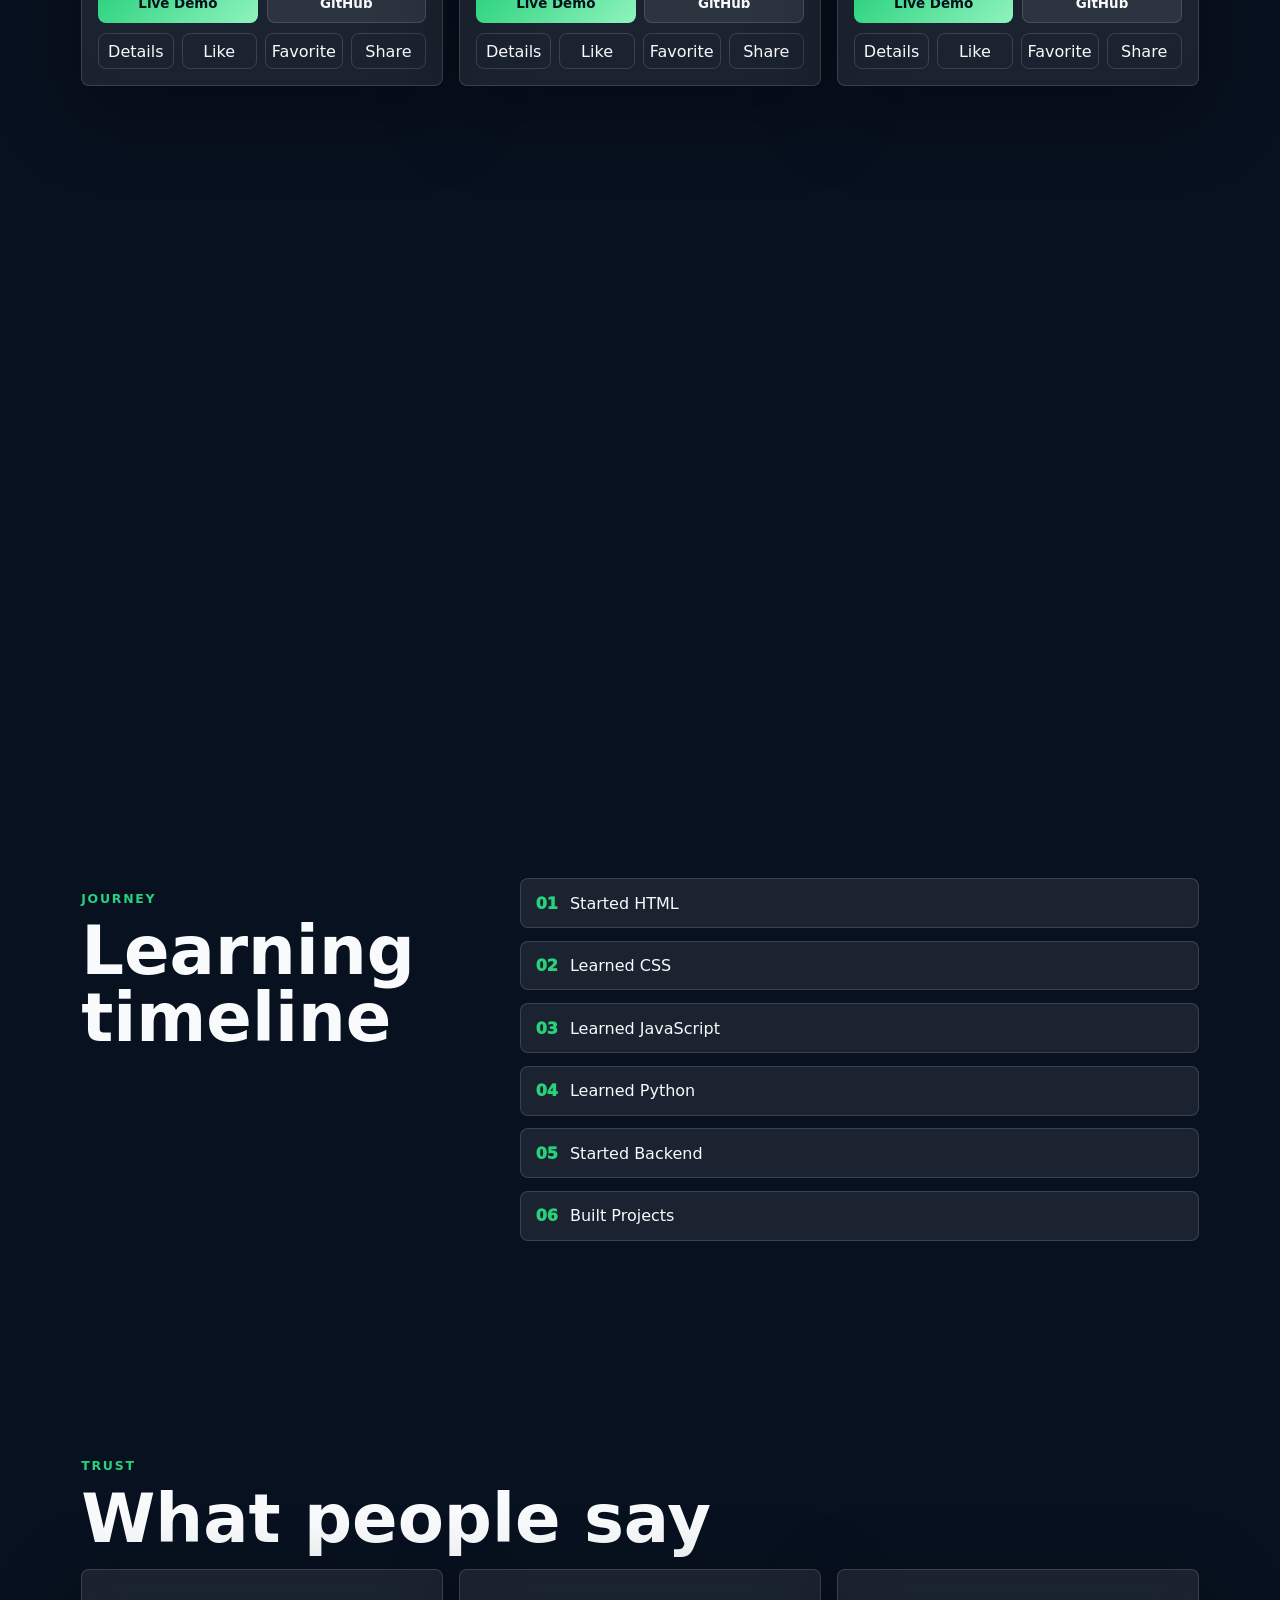
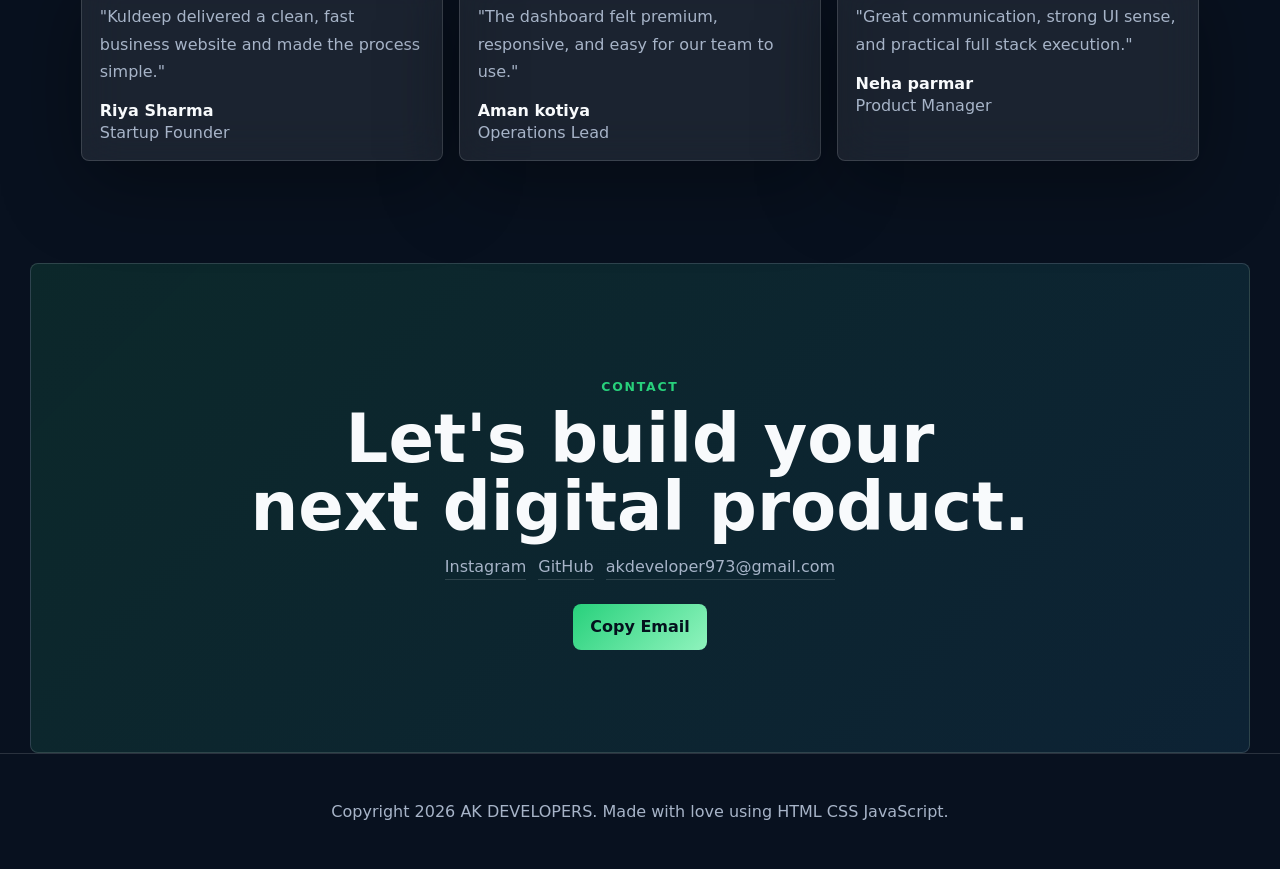
==== commit f0b48c01: "Update index.html" ====
--- a/index.html
+++ b/index.html
@@ -33,6 +33,7 @@
       <div class="hero-bg" aria-hidden="true"></div>
       <div class="hero-content reveal">
         <h1> website under maintenance</h1>
+        <h1>please visite after some time</h1>
         <p class="eyebrow">Portfolio / Full Stack / AI Apps</p>
         <h1>AK DEVELOPERS</h1>
         <p class="typing" data-typing="Building Modern Websites, AI Apps & Business Solutions."></p>
